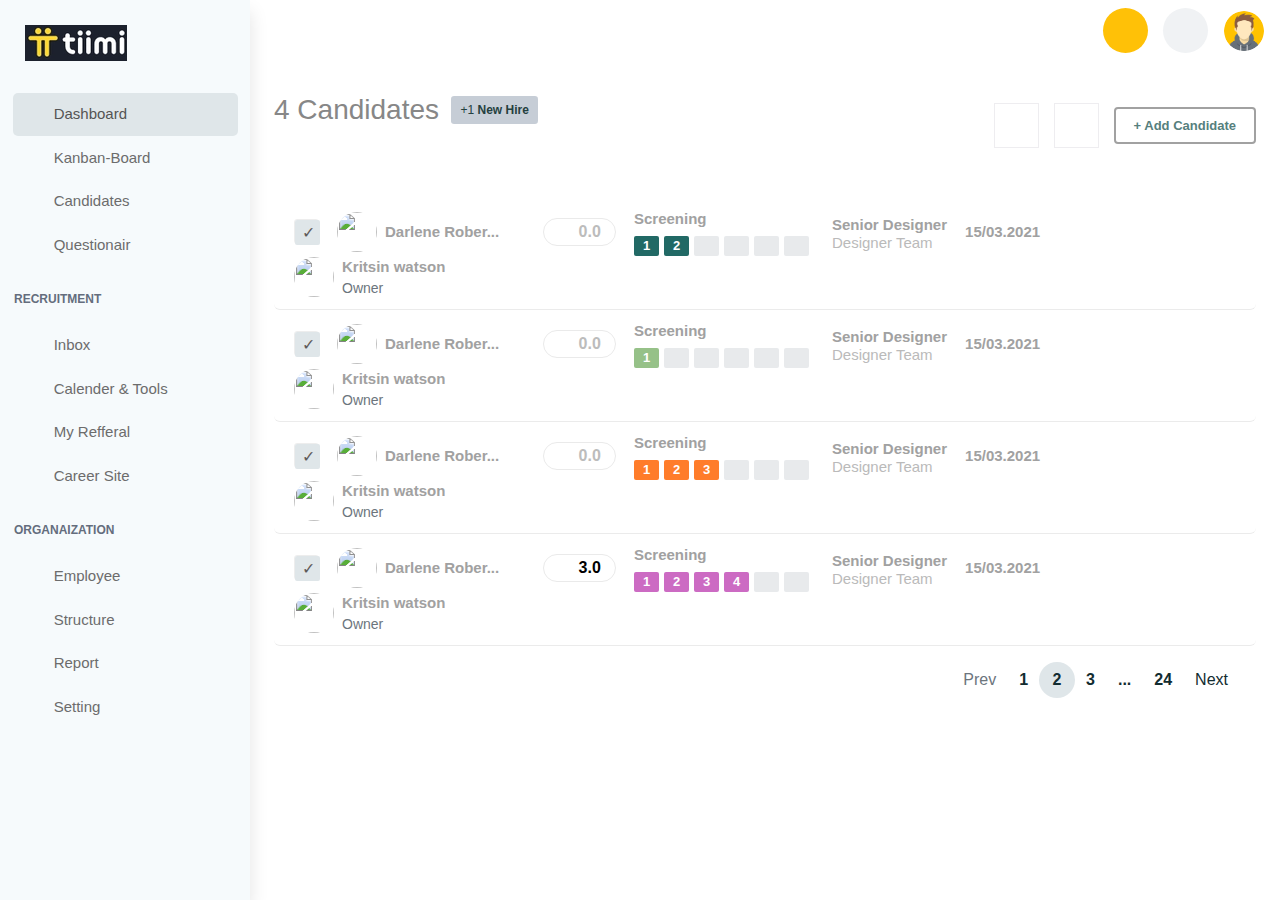
==== candidates.html @ 2d39c277 "dsf" ====
<html lang="en">

<head>
    <meta charset="UTF-8">
    <meta http-equiv="X-UA-Compatible" content="IE=edge">
    <meta name="viewport" content="width=device-width, initial-scale=1.0">
    <title>Tiimm</title>
    <link href="./css/bootstrap.min.css" rel="stylesheet">
    <link rel="stylesheet" href="./css/app.css">
</head>

<body>
    <!-- dashboard  section -->
    <div class="dashbaord-main">
        <!-- left sidebar -->
        <div class="leftSection wow fadeIn" data-wow-delay=".25s" id='leftSidebar'>
            <div class="user-profile">
                <div class="close-dashboard-sidebar">

                    <span class="iconify" onclick="foldSidebar();" data-icon="mdi:window-close"></span>
                </div>
                <img src="images/company-logo-your-logo.png" alt="" class="logo">
            </div>
            <nav class="sidenav">
                <ul>
                    <li class="nav-item active">
                        <a href="./index.html">
                            <span class="iconify" data-icon="ic:sharp-dashboard"></span>
                            Dashboard
                        </a>
                    </li>
                    <li class="nav-item ">
                        <a href="./kanban-board.html">
                            <span class="iconify" data-icon="bxs:briefcase"></span>
                            kanban-board
                        </a>
                    </li>
                    <li class="nav-item ">
                        <a href="./candidates.html">
                            <span class="iconify" data-icon="icomoon-free:users"></span>
                            Candidates
                        </a>
                    </li>
                    <li class="nav-item">
                        <a href="./questionaair.html">
                            <span class="iconify" data-icon="icomoon-free:users"></span>
                            Questionair
                        </a>
                    </li>
                    <!-- divider title -->
                    <p class="nav-types mt-4">Recruitment</p>

                    <li class="nav-item ">
                        <a href="./index.html">
                            <span class="iconify" data-icon="heroicons-outline:inbox-in"></span>
                            Inbox
                        </a>
                    </li>
                    <li class="nav-item ">
                        <a href="./index.html">
                            <span class="iconify" data-icon="uim:calender"></span>
                            Calender & Tools
                        </a>
                    </li>
                    <li class="nav-item ">
                        <a href="./index.html">
                            <span class="iconify" data-icon="bi:triangle"></span>
                            My Refferal
                        </a>
                    </li>
                    <li class="nav-item ">
                        <a href="./index.html">
                            <span class="iconify" data-icon="gg:website"></span>
                            Career Site
                        </a>
                    </li>
                    <!-- divider title -->
                    <p class="nav-types mt-4">Organaization</p>

                    <li class="nav-item ">
                        <a href="./index.html">
                            <span class="iconify" data-icon="bxs:briefcase"></span>
                            Employee
                        </a>
                    </li>
                    <li class="nav-item ">
                        <a href="./index.html">
                            <span class="iconify" data-icon="icomoon-free:users"></span>
                            Structure
                        </a>
                    </li>
                    <li class="nav-item ">
                        <a href="./index.html">
                            <span class="iconify" data-icon="bi:triangle"></span>
                            Report
                        </a>
                    </li>
                    <li class="nav-item ">
                        <a href="./index.html">
                            <span class="iconify" data-icon="gg:website"></span>
                            Setting
                        </a>
                    </li>

                    <!-- <li class="nav-item" onclick=" closedrop(event)">
                        <a href="#">
                            <span class="iconify" data-icon="icomoon-free:profile"></span>
                            Submenu Item 1
                        </a>
                        <ul class="sub-item">
                            <li>
                                <a href="#">
                                    <span class="iconify" data-icon="icomoon-free:profile"></span> sub
                                    items 1
                                </a>
                            </li>
                            <li>
                                <a href="#">
                                    <span class="iconify" data-icon="icomoon-free:profile"></span> sub
                                    items 2
                                </a>
                            </li>
                        </ul>
                    </li>  -->
                </ul>
            </nav>
        </div>
        <!-- right content box -->
        <div class="rightSection">
            <div class="topbar">
                <div class="fold" onclick='foldSidebar();'>
                    <span class="iconify text-secondary" data-icon="codicon:layout-sidebar-right"></span>
                </div>
                <!-- <h6 class="text-capitalize mb-0 border border-light shadow-sm text-white p-2 border-1 d-inline-block mx-auto rounded">
                    <small class="fw-bold">welcome to "Company Name"</small>
                </h6> -->
                <div class="right-element">
                    <div class="circle-box bg-warning">
                        <span class="iconify" data-icon="ant-design:plus-outlined"></span>
                    </div>
                    <div class="circle-box">
                        <span class="iconify" data-icon="clarity:bell-line"></span>
                    </div>
                    <div class="dropdown">
                        <a href="#" class="btn dropdown-toggle profile-manage p-0" role="button"
                            id="dropdownMenuButton1" data-bs-toggle="dropdown" aria-expanded="false">
                            <img src="./images/profile.png" height="40px" width="40px">
                        </a>
                        <ul class="dropdown-menu border-0 shadow " aria-labelledby="dropdownMenuButton1">
                            <a class="dropdown-item" href="#"><span class="iconify"
                                    data-icon="carbon:user-avatar"></span> Profile</a>
                            <a class="dropdown-item" href="#"><span class="iconify"
                                    data-icon="ion:log-out-outline"></span> Log Out</a>
                        </ul>
                    </div>
                </div>
            </div>

            <div class="dashboard-content py-2 px-4">
                <!-- top info bar -->
                <div class="row my-4">
                    <div class="col-lg-6">
                        <h3 class="title d-inline mb-0 align-middle me-2">4 Candidates</h3>
                        <button class="btn btn-sm btn-custom">+1 <strong>New Hire</strong></button>
                        <span class="cursor-pointer iconify fs-1 txt-grey align-middle ms-2"
                            onclick="alert('Action will be fired')" data-icon="bx:search"></span>
                    </div>
                    <div class="col-lg-6 d-flex justify-content-end mb-3 align-items-center">
                        <div class="square-box"><span class="iconify" data-icon="bx:download"
                                onclick="alert('will be download action')"></span></div>
                        <div class="square-box"><span class="iconify" data-icon="carbon:printer"
                                onclick="alert(' will be print action')"></span></div>
                        <button class="btn btn-bordered" onclick="alert('Action will be fired')">+ Add
                            Candidate</button>

                    </div>
                </div>
                <!-- card start -->
                <div class="row my-3">


                    <div class="col-lg-12 mx-auto">
                        <!-- single user bar  -->
                        <!-- loop start -->
                        <div class="candidate-bar">
                            <div class="items">
                                <input type="checkbox" name="" id="" class="candidates" checked>
                            </div>
                            <div class="items">
                                <img src="https://content.latest-hairstyles.com/wp-content/uploads/lob-with-side-bangs-for-round-shaped-faces.jpg"
                                    width="40px" height="40px" class="object-cover rounded-circle align-middle" alt="">
                                <span class="username">Darlene Rober...</span>
                            </div>
                            <div class="items">
                                <div class="review cursor-pointer" id="reviewStatus" data-bs-toggle="dropdown"
                                    aria-expanded="false">
                                    <span class="iconify" data-icon="iwwa:star-o"></span> <span class="count">0.0</span>

                                </div>
                                <ul class="dropdown-menu shadow-lg border-0 rounded-3" aria-labelledby="reviewStatus">
                                    <div class="review-status">
                                        <div class="singleItems">
                                            <div class="item">
                                                <span class="text-warning iconify" data-icon="jam:star-f"></span>
                                                <span class="text-warning iconify" data-icon="jam:star-f"></span>
                                                <span class="text-warning iconify" data-icon="jam:star-f"></span>
                                                <span class="text-warning iconify" data-icon="jam:star-f"></span>
                                                <span class="text-warning iconify" data-icon="jam:star-f"></span>
                                            </div>
                                            <div class="item">
                                                <span>Outstanding</span>
                                            </div>
                                        </div>
                                        <div class="singleItems">
                                            <div class="item">
                                                <span class="text-warning iconify" data-icon="jam:star-f"></span>
                                                <span class="text-warning iconify" data-icon="jam:star-f"></span>
                                                <span class="text-warning iconify" data-icon="jam:star-f"></span>
                                                <span class="text-warning iconify" data-icon="jam:star-f"></span>
                                            </div>
                                            <div class="item">
                                                <span>Excellent</span>
                                            </div>
                                        </div>
                                        <div class="singleItems">
                                            <div class="item">
                                                <span class="text-warning iconify" data-icon="jam:star-f"></span>
                                                <span class="text-warning iconify" data-icon="jam:star-f"></span>
                                                <span class="text-warning iconify" data-icon="jam:star-f"></span>
                                            </div>
                                            <div class="item">
                                                <span>Good</span>
                                            </div>
                                        </div>
                                        <div class="singleItems">
                                            <div class="item">
                                                <span class="text-warning iconify" data-icon="jam:star-f"></span>
                                                <span class="text-warning iconify" data-icon="jam:star-f"></span>
                                            </div>
                                            <div class="item">
                                                <span>Average</span>
                                            </div>
                                        </div>
                                        <div class="singleItems">
                                            <div class="item">
                                                <span class="text-warning iconify" data-icon="jam:star-f"></span>
                                            </div>
                                            <div class="item">
                                                <span>Poor</span>
                                            </div>
                                        </div>
                                    </div>
                                </ul>
                            </div>
                            <div class="items">
                                <div class="screening">
                                    <div class="title">
                                        <span>Screening </span>
                                        <span class="iconify fs-4" data-icon="eva:arrow-ios-downward-outline"></span>
                                    </div>
                                    <div class="status-box">
                                        <div class="item active-green"><span>1</span></div>
                                        <div class="item active-green"><span>2</span></div>
                                        <div class="item"><span class="invisible">3</span></div>
                                        <div class="item"><span class="invisible">4</span></div>
                                        <div class="item"><span class="invisible">5</span></div>
                                        <div class="item"><span class="invisible">6</span></div>
                                    </div>
                                </div>
                            </div>
                            <div class="items">
                                <div class="user">Senior Designer
                                </div>
                                <div class="designation">
                                    Designer Team
                                </div>
                            </div>
                            <div class="items">
                                <div class="date"> 15/03.2021
                                </div>
                            </div>
                            <div class="items">
                                <img src="https://i0.wp.com/therighthairstyles.com/wp-content/uploads/2013/12/7-medium-layered-hairstyle-with-off-centre-parting.jpg?w=500&ssl=1"
                                    width="40px" height="40px" class="object-cover rounded-circle align-middle" alt="">
                                <div class='d-flex flex-column'>
                                    <div class="username d-block">Kritsin watson</div>
                                    <small class="text-muted d-block ps-2">Owner</small>
                                </div>
                            </div>
                            <div class="items">
                                <span class="iconify options" data-icon="bx:dots-horizontal-rounded"
                                    id="dropdownMenuLink" data-bs-toggle="dropdown" aria-expanded="false"></span>
                                <!-- dropdown items -->
                                <ul class="dropdown-menu border-0 shadow" aria-labelledby="dropdownMenuLink">
                                    <li> <a class="dropdown-item" href="#">
                                            <span class="iconify text-muted"
                                                data-icon="ic:round-alternate-email"></span>

                                            <span class="text-muted ps-2">Add Option</span>
                                        </a>
                                    </li>
                                    <li> <a class="dropdown-item" href="#">
                                            <span class="iconify text-muted" data-icon="bytesize:mail"></span>
                                            <span class="text-muted ps-2 "> Candidate</span></a>
                                    </li>
                                    <li>
                                        <a class="dropdown-item" href="#">
                                            <span class="iconify text-muted" data-icon="cil:trash"></span>

                                            <span class="text-muted ps-2"> Delete</span></a>
                                    </li>

                                </ul>
                            </div>
                        </div>
                        <div class="candidate-bar">
                            <div class="items">
                                <input type="checkbox" name="" id="" class="candidates" checked>
                            </div>
                            <div class="items">
                                <img src="https://content.latest-hairstyles.com/wp-content/uploads/lob-with-side-bangs-for-round-shaped-faces.jpg"
                                    width="40px" height="40px" class="object-cover rounded-circle align-middle" alt="">
                                <span class="username">Darlene Rober...</span>
                            </div>
                            <div class="items">
                                <div class="review cursor-pointer" id="reviewStatus" data-bs-toggle="dropdown"
                                    aria-expanded="false">
                                    <span class="iconify" data-icon="iwwa:star-o"></span> <span class="count">0.0</span>

                                </div>
                                <ul class="dropdown-menu shadow-lg border-0 rounded-3" aria-labelledby="reviewStatus">
                                    <div class="review-status">
                                        <div class="singleItems">
                                            <div class="item">
                                                <span class="text-warning iconify" data-icon="jam:star-f"></span>
                                                <span class="text-warning iconify" data-icon="jam:star-f"></span>
                                                <span class="text-warning iconify" data-icon="jam:star-f"></span>
                                                <span class="text-warning iconify" data-icon="jam:star-f"></span>
                                                <span class="text-warning iconify" data-icon="jam:star-f"></span>
                                            </div>
                                            <div class="item">
                                                <span>Outstanding</span>
                                            </div>
                                        </div>
                                        <div class="singleItems">
                                            <div class="item">
                                                <span class="text-warning iconify" data-icon="jam:star-f"></span>
                                                <span class="text-warning iconify" data-icon="jam:star-f"></span>
                                                <span class="text-warning iconify" data-icon="jam:star-f"></span>
                                                <span class="text-warning iconify" data-icon="jam:star-f"></span>
                                            </div>
                                            <div class="item">
                                                <span>Excellent</span>
                                            </div>
                                        </div>
                                        <div class="singleItems">
                                            <div class="item">
                                                <span class="text-warning iconify" data-icon="jam:star-f"></span>
                                                <span class="text-warning iconify" data-icon="jam:star-f"></span>
                                                <span class="text-warning iconify" data-icon="jam:star-f"></span>
                                            </div>
                                            <div class="item">
                                                <span>Good</span>
                                            </div>
                                        </div>
                                        <div class="singleItems">
                                            <div class="item">
                                                <span class="text-warning iconify" data-icon="jam:star-f"></span>
                                                <span class="text-warning iconify" data-icon="jam:star-f"></span>
                                            </div>
                                            <div class="item">
                                                <span>Average</span>
                                            </div>
                                        </div>
                                        <div class="singleItems">
                                            <div class="item">
                                                <span class="text-warning iconify" data-icon="jam:star-f"></span>
                                            </div>
                                            <div class="item">
                                                <span>Poor</span>
                                            </div>
                                        </div>
                                    </div>
                                </ul>
                            </div>
                            <div class="items">
                                <div class="screening">
                                    <div class="title">
                                        <span>Screening </span>
                                        <span class="iconify fs-4" data-icon="eva:arrow-ios-downward-outline"></span>
                                    </div>
                                    <div class="status-box">
                                        <div class="item active-lightgreen"><span>1</span></div>
                                        <div class="item"><span class="invisible">2</span></div>
                                        <div class="item"><span class="invisible">3</span></div>
                                        <div class="item"><span class="invisible">4</span></div>
                                        <div class="item"><span class="invisible">5</span></div>
                                        <div class="item"><span class="invisible">6</span></div>
                                    </div>
                                </div>
                            </div>
                            <div class="items">
                                <div class="user">Senior Designer
                                </div>
                                <div class="designation">
                                    Designer Team
                                </div>
                            </div>
                            <div class="items">
                                <div class="date"> 15/03.2021
                                </div>
                            </div>
                            <div class="items">
                                <img src="https://i0.wp.com/therighthairstyles.com/wp-content/uploads/2013/12/7-medium-layered-hairstyle-with-off-centre-parting.jpg?w=500&ssl=1"
                                    width="40px" height="40px" class="object-cover rounded-circle align-middle" alt="">
                               <div class='d-flex flex-column'>
                                    <div class="username d-block">Kritsin watson</div>
                                    <small class="text-muted d-block ps-2">Owner</small>
                                </div>
                            </div>
                            <div class="items">
                                <span class="iconify options" data-icon="bx:dots-horizontal-rounded"
                                    id="dropdownMenuLink" data-bs-toggle="dropdown" aria-expanded="false"></span>
                                <!-- dropdown items -->
                                <ul class="dropdown-menu border-0 shadow" aria-labelledby="dropdownMenuLink">
                                    <li> <a class="dropdown-item" href="#">
                                            <span class="iconify text-muted"
                                                data-icon="ic:round-alternate-email"></span>

                                            <span class="text-muted ps-2">Add Option</span>
                                        </a>
                                    </li>
                                    <li> <a class="dropdown-item" href="#">
                                            <span class="iconify text-muted" data-icon="bytesize:mail"></span>
                                            <span class="text-muted ps-2 "> Candidate</span></a>
                                    </li>
                                    <li>
                                        <a class="dropdown-item" href="#">
                                            <span class="iconify text-muted" data-icon="cil:trash"></span>

                                            <span class="text-muted ps-2"> Delete</span></a>
                                    </li>

                                </ul>
                            </div>
                        </div>
                        <div class="candidate-bar">
                            <div class="items">
                                <input type="checkbox" name="" id="" class="candidates" checked checked>
                            </div>
                            <div class="items">
                                <img src="https://content.latest-hairstyles.com/wp-content/uploads/lob-with-side-bangs-for-round-shaped-faces.jpg"
                                    width="40px" height="40px" class="object-cover rounded-circle align-middle" alt="">
                                <span class="username">Darlene Rober...</span>
                            </div>
                            <div class="items">
                                <div class="review cursor-pointer" id="reviewStatus" data-bs-toggle="dropdown"
                                    aria-expanded="false">
                                    <span class="iconify" data-icon="iwwa:star-o"></span> <span class="count">0.0</span>

                                </div>
                                <ul class="dropdown-menu shadow-lg border-0 rounded-3" aria-labelledby="reviewStatus">
                                    <div class="review-status">
                                        <div class="singleItems">
                                            <div class="item">
                                                <span class="text-warning iconify" data-icon="jam:star-f"></span>
                                                <span class="text-warning iconify" data-icon="jam:star-f"></span>
                                                <span class="text-warning iconify" data-icon="jam:star-f"></span>
                                                <span class="text-warning iconify" data-icon="jam:star-f"></span>
                                                <span class="text-warning iconify" data-icon="jam:star-f"></span>
                                            </div>
                                            <div class="item">
                                                <span>Outstanding</span>
                                            </div>
                                        </div>
                                        <div class="singleItems">
                                            <div class="item">
                                                <span class="text-warning iconify" data-icon="jam:star-f"></span>
                                                <span class="text-warning iconify" data-icon="jam:star-f"></span>
                                                <span class="text-warning iconify" data-icon="jam:star-f"></span>
                                                <span class="text-warning iconify" data-icon="jam:star-f"></span>
                                            </div>
                                            <div class="item">
                                                <span>Excellent</span>
                                            </div>
                                        </div>
                                        <div class="singleItems">
                                            <div class="item">
                                                <span class="text-warning iconify" data-icon="jam:star-f"></span>
                                                <span class="text-warning iconify" data-icon="jam:star-f"></span>
                                                <span class="text-warning iconify" data-icon="jam:star-f"></span>
                                            </div>
                                            <div class="item">
                                                <span>Good</span>
                                            </div>
                                        </div>
                                        <div class="singleItems">
                                            <div class="item">
                                                <span class="text-warning iconify" data-icon="jam:star-f"></span>
                                                <span class="text-warning iconify" data-icon="jam:star-f"></span>
                                            </div>
                                            <div class="item">
                                                <span>Average</span>
                                            </div>
                                        </div>
                                        <div class="singleItems">
                                            <div class="item">
                                                <span class="text-warning iconify" data-icon="jam:star-f"></span>
                                            </div>
                                            <div class="item">
                                                <span>Poor</span>
                                            </div>
                                        </div>
                                    </div>
                                </ul>
                            </div>
                            <div class="items">
                                <div class="screening">
                                    <div class="title">
                                        <span>Screening </span>
                                        <span class="iconify fs-4" data-icon="eva:arrow-ios-downward-outline"></span>
                                    </div>
                                    <div class="status-box">
                                        <div class="item active-orange"><span>1</span></div>
                                        <div class="item active-orange"><span>2</span></div>
                                        <div class="item active-orange"><span class="">3</span></div>
                                        <div class="item"><span class="invisible">4</span></div>
                                        <div class="item"><span class="invisible">5</span></div>
                                        <div class="item"><span class="invisible">6</span></div>
                                    </div>
                                </div>
                            </div>
                            <div class="items">
                                <div class="user">Senior Designer
                                </div>
                                <div class="designation">
                                    Designer Team
                                </div>
                            </div>
                            <div class="items">
                                <div class="date"> 15/03.2021
                                </div>
                            </div>
                            <div class="items">
                                <img src="https://i0.wp.com/therighthairstyles.com/wp-content/uploads/2013/12/7-medium-layered-hairstyle-with-off-centre-parting.jpg?w=500&ssl=1"
                                    width="40px" height="40px" class="object-cover rounded-circle align-middle" alt="">
                               <div class='d-flex flex-column'>
                                    <div class="username d-block">Kritsin watson</div>
                                    <small class="text-muted d-block ps-2">Owner</small>
                                </div>
                            </div>
                            <div class="items">
                                <span class="iconify options" data-icon="bx:dots-horizontal-rounded"
                                    id="dropdownMenuLink" data-bs-toggle="dropdown" aria-expanded="false"></span>
                                <!-- dropdown items -->
                                <ul class="dropdown-menu border-0 shadow" aria-labelledby="dropdownMenuLink">
                                    <li> <a class="dropdown-item" href="#">
                                            <span class="iconify text-muted"
                                                data-icon="ic:round-alternate-email"></span>

                                            <span class="text-muted ps-2">Add Option</span>
                                        </a>
                                    </li>
                                    <li> <a class="dropdown-item" href="#">
                                            <span class="iconify text-muted" data-icon="bytesize:mail"></span>
                                            <span class="text-muted ps-2 "> Candidate</span></a>
                                    </li>
                                    <li>
                                        <a class="dropdown-item" href="#">
                                            <span class="iconify text-muted" data-icon="cil:trash"></span>

                                            <span class="text-muted ps-2"> Delete</span></a>
                                    </li>

                                </ul>
                            </div>
                        </div>
                        <div class="candidate-bar">
                            <div class="items">
                                <input type="checkbox" name="" id="" class="candidates" checked checked>
                            </div>
                            <div class="items">
                                <img src="https://content.latest-hairstyles.com/wp-content/uploads/lob-with-side-bangs-for-round-shaped-faces.jpg"
                                    width="40px" height="40px" class="object-cover rounded-circle align-middle" alt="">
                                <span class="username">Darlene Rober...</span>
                            </div>
                            <div class="items">
                                <div class="review cursor-pointer" id="reviewStatus" data-bs-toggle="dropdown"
                                    aria-expanded="false">
                                    <span class="text-warning iconify" data-icon="jam:star-f"></span> <span class="count text-black">3.0</span>

                                </div>
                                <ul class="dropdown-menu shadow-lg border-0 rounded-3" aria-labelledby="reviewStatus">
                                    <div class="review-status">
                                        <div class="singleItems">
                                            <div class="item">
                                                <span class="text-warning iconify" data-icon="jam:star-f"></span>
                                                <span class="text-warning iconify" data-icon="jam:star-f"></span>
                                                <span class="text-warning iconify" data-icon="jam:star-f"></span>
                                                <span class="text-warning iconify" data-icon="jam:star-f"></span>
                                                <span class="text-warning iconify" data-icon="jam:star-f"></span>
                                            </div>
                                            <div class="item">
                                                <span>Outstanding</span>
                                            </div>
                                        </div>
                                        <div class="singleItems">
                                            <div class="item">
                                                <span class="text-warning iconify" data-icon="jam:star-f"></span>
                                                <span class="text-warning iconify" data-icon="jam:star-f"></span>
                                                <span class="text-warning iconify" data-icon="jam:star-f"></span>
                                                <span class="text-warning iconify" data-icon="jam:star-f"></span>
                                            </div>
                                            <div class="item">
                                                <span>Excellent</span>
                                            </div>
                                        </div>
                                        <div class="singleItems">
                                            <div class="item">
                                                <span class="text-warning iconify" data-icon="jam:star-f"></span>
                                                <span class="text-warning iconify" data-icon="jam:star-f"></span>
                                                <span class="text-warning iconify" data-icon="jam:star-f"></span>
                                            </div>
                                            <div class="item">
                                                <span>Good</span>
                                            </div>
                                        </div>
                                        <div class="singleItems">
                                            <div class="item">
                                                <span class="text-warning iconify" data-icon="jam:star-f"></span>
                                                <span class="text-warning iconify" data-icon="jam:star-f"></span>
                                            </div>
                                            <div class="item">
                                                <span>Average</span>
                                            </div>
                                        </div>
                                        <div class="singleItems">
                                            <div class="item">
                                                <span class="text-warning iconify" data-icon="jam:star-f"></span>
                                            </div>
                                            <div class="item">
                                                <span>Poor</span>
                                            </div>
                                        </div>
                                    </div>
                                </ul>
                            </div>
                            <div class="items">
                                <div class="screening">
                                    <div class="title">
                                        <span>Screening </span>
                                        <span class="iconify fs-4" data-icon="eva:arrow-ios-downward-outline"></span>
                                    </div>
                                    <div class="status-box">
                                        <div class="item active-pink"><span>1</span></div>
                                        <div class="item active-pink"><span>2</span></div>
                                        <div class="item active-pink"><span class="">3</span></div>
                                        <div class="item active-pink "><span class=" ">4</span></div>
                                        <div class="item"><span class="invisible">5</span></div>
                                        <div class="item"><span class="invisible">6</span></div>
                                    </div>
                                </div>
                            </div>
                            <div class="items">
                                <div class="user">Senior Designer
                                </div>
                                <div class="designation">
                                    Designer Team
                                </div>
                            </div>
                            <div class="items">
                                <div class="date"> 15/03.2021
                                </div>
                            </div>
                            <div class="items">
                                <img src="https://i0.wp.com/therighthairstyles.com/wp-content/uploads/2013/12/7-medium-layered-hairstyle-with-off-centre-parting.jpg?w=500&ssl=1"
                                    width="40px" height="40px" class="object-cover rounded-circle align-middle" alt="">
                               <div class='d-flex flex-column'>
                                    <div class="username d-block">Kritsin watson</div>
                                    <small class="text-muted d-block ps-2">Owner</small>
                                </div>
                            </div>
                            <div class="items">
                                <span class="iconify options" data-icon="bx:dots-horizontal-rounded"
                                    id="dropdownMenuLink" data-bs-toggle="dropdown" aria-expanded="false"></span>
                                <!-- dropdown items -->
                                <ul class="dropdown-menu border-0 shadow" aria-labelledby="dropdownMenuLink">
                                    <li> <a class="dropdown-item" href="#">
                                            <span class="iconify text-muted"
                                                data-icon="ic:round-alternate-email"></span>

                                            <span class="text-muted ps-2">Add Option</span>
                                        </a>
                                    </li>
                                    <li> <a class="dropdown-item" href="#">
                                            <span class="iconify text-muted" data-icon="bytesize:mail"></span>
                                            <span class="text-muted ps-2 "> Candidate</span></a>
                                    </li>
                                    <li>
                                        <a class="dropdown-item" href="#">
                                            <span class="iconify text-muted" data-icon="cil:trash"></span>

                                            <span class="text-muted ps-2"> Delete</span></a>
                                    </li>

                                </ul>
                            </div>
                        </div>
                    </div>

                </div>
                <!-- pagination start -->
                <div class="row mt-3">
                    <div class="col-12 ">
                        <ul class="pagination custom float-end">
                            <li class="page-item disabled">
                                <span class="page-link text-muted"> <i class="iconify" data-icon="ep:arrow-left"></i>
                                    Prev</span>
                            </li>
                            <li class="page-item"><a class="page-link" href="#">1</a></li>
                            <li class="page-item active" aria-current="page">
                                <span class="page-link">2</span>
                            </li>
                            <li class="page-item"><a class="page-link" href="#">3</a></li>
                            <li class="page-item"><a class="page-link" href="#">...</a></li>
                            <li class="page-item"><a class="page-link" href="#">24</a></li>
                            <li class="page-item">
                                <a class="page-link fw-normal" href="#">Next<i class="iconify"
                                        data-icon="ep:arrow-right"></i></a>
                            </li>
                        </ul>
                    </div>

                </div>
            </div>
        </div>
    </div>

    <!-- footer  -->

    <!-- <footer class="py-3 w-100">

        <div class="container">
            <div class="d-flex flex-wrap w-100 mx-auto">
                <div class=" flex-fill bd-highlight ">
                    <ul class="m-0 text-white">
                        <li class="list-style-none">+44 (0)xx xxxx 8xxxx</li>
                        <li class="list-style-none">support@admin.com</li>
                        <li class="list-style-none"> address goes here </li>
                    </ul>
                </div>
                <div class="p-2 flex-fill bd-highlight">
                    <img src="images/company-logo-your-logo.png" width="180px">
                </div>
                <div class="p-2 d-flex align-items-center footerContact">
                    <a href="" class="mx-2 text-decoration-none text-white">Help</a>
                    <a href="" class="mx-2 text-decoration-none text-white">Contact</a>
                </div>
            </div>
        </div>

    </footer> -->


    <script src="./js/bootstrap.bundle.min.js"></script>
    <script src="./js/iconify.min.js"></script>
    <script src='./js/app.js'> </script>

    <script>
        // var ctx = document.getElementById("myChart");
        // var myChart = new Chart(ctx, {
        //     type: "line",
        //     data: {
        //         labels: ["Red", "Blue", "Yellow", "Green", "Purple", "Orange"],
        //         datasets: [
        //             {
        //                 label: "# of Votes",
        //                 data: [12, 19, 3, 5, 2, 3]
        //             }
        //         ]
        //     },
        //     options: {
        //         scales: {
        //             y: {
        //                 ticks: {
        //                     beginAtZero: true
        //                 }
        //             }
        //         }
        //     }
        // });
    </script>

</body>

</html>
---- css/app.css ----
* {
  margin: 0;
  padding: 0;
  -webkit-box-sizing: border-box;
          box-sizing: border-box;
}

ul {
  padding: 0;
}

.txt-theme {
  color: #6e6868;
}

.ms-61 {
  margin-left: 61px;
}

.tab-customize .nav-link {
  font-size: 14px;
  text-transform: uppercase;
  color: #8F949D !important;
  font-weight: bold;
  border: 0;
  border-bottom: 2px solid transparent;
}

.tab-customize .nav-link.active {
  background: 0 !important;
  border-color: #fed83100 #e9012c00 #21252900;
  border-bottom: 2px solid #c7c7c7;
  color: #625e5e !important;
}

.tab-customize .nav-link.hover {
  border-color: 0 !important;
  border-bottom: 2px solid #c7c7c7;
}

.tab-content {
  padding: 15px 0;
}

.badge-custom {
  height: 25px;
  width: 25px;
  background: #c1c1c1;
  color: #fff;
  display: -webkit-inline-box;
  display: -ms-inline-flexbox;
  display: inline-flex;
  -webkit-box-align: center;
      -ms-flex-align: center;
          align-items: center;
  -webkit-box-pack: center;
      -ms-flex-pack: center;
          justify-content: center;
}

@media (min-width: 1400px) {
  .container,
  .container-lg,
  .container-md,
  .container-sm,
  .container-xl,
  .container-xxl {
    max-width: 1320px;
  }
}

@font-face {
  font-family: "apon-reg", sans-serif;
  src: url(../fonts/NimbusSanL-Reg.otf);
}

@font-face {
  font-family: "apon-ita", sans-serif;
  src: url(../fonts/NimbusSanL-RegIta.otf);
}

@font-face {
  font-family: "apon-bold", sans-serif;
  src: url(../fonts/NimbusSanL-Bol.otf);
}

body {
  font-family: "apon-reg", sans-serif;
  background: #fff;
}

body::-webkit-scrollbar {
  background-color: #E5EAFD;
  width: 4px;
}

body::-webkit-scrollbar-thumb {
  border-radius: 50px;
  background: #dfe6e9;
}

.header {
  padding: 16px 0;
}

.header .header-portion {
  display: -webkit-box;
  display: -ms-flexbox;
  display: flex;
  width: 100%;
  margin: 0 auto;
  position: relative;
  -webkit-box-pack: justify;
      -ms-flex-pack: justify;
          justify-content: space-between;
}

.header .header-portion .inner-box {
  display: -webkit-box;
  display: -ms-flexbox;
  display: flex;
  -webkit-box-flex: 1;
      -ms-flex: 1;
          flex: 1;
}

.header .header-portion .brand {
  -ms-flex-preferred-size: 200px;
      flex-basis: 200px;
  display: -webkit-box;
  display: -ms-flexbox;
  display: flex;
  -webkit-box-align: center;
      -ms-flex-align: center;
          align-items: center;
  -webkit-box-orient: vertical;
  -webkit-box-direction: normal;
      -ms-flex-direction: column;
          flex-direction: column;
}

@media (max-width: 480px) {
  .header .header-portion .brand {
    top: -2px;
    position: relative;
  }
}

.header .header-portion .brand .cat-mobile {
  display: none;
}

@media (max-width: 768px) {
  .header .header-portion .brand .cat-mobile {
    display: block;
    border: 0;
    font-size: 13px;
    color: #6c757d;
    margin-top: 3px;
    background: transparent;
    border: 1px solid #e4e4e8;
    padding: 5px;
    border-radius: 13px;
    outline: 0;
    margin-right: auto;
    position: relative;
    top: 7px;
    height: 37px;
  }
}

@media (max-width: 425px) {
  .header .header-portion .brand .cat-mobile {
    top: 13px;
    height: 36px;
  }
}

@media (max-width: 375px) {
  .header .header-portion .brand .cat-mobile {
    top: 17px;
    height: 30px;
  }
}

@media (max-width: 320px) {
  .header .header-portion .brand .cat-mobile {
    top: 18px;
    height: 27px;
  }
}

.header .header-portion .category {
  -ms-flex-preferred-size: 190px;
      flex-basis: 190px;
  display: -webkit-box;
  display: -ms-flexbox;
  display: flex;
  -webkit-box-pack: center;
      -ms-flex-pack: center;
          justify-content: center;
  -webkit-box-align: center;
      -ms-flex-align: center;
          align-items: center;
  -webkit-box-orient: vertical;
  -webkit-box-direction: normal;
      -ms-flex-direction: column;
          flex-direction: column;
}

@media (max-width: 768px) {
  .header .header-portion .category {
    display: none;
  }
}

.header .header-portion .category .form-control {
  border: 0;
  background: #EDF3F8;
  padding: 6px 12px;
  height: 44px;
  width: 100%;
  -webkit-appearance: none;
     -moz-appearance: none;
          appearance: none;
  border-radius: 0;
  border-top-left-radius: 4px;
  border-bottom-left-radius: 4px;
  color: #6A757C;
}

.header .header-portion .category .form-control:focus {
  -webkit-box-shadow: none;
          box-shadow: none;
}

.header .header-portion .buttons_link {
  display: -webkit-box;
  display: -ms-flexbox;
  display: flex;
  -ms-flex-pack: distribute;
  -webkit-box-pack: space-evenly;
          justify-content: space-evenly;
  -webkit-box-align: center;
  -ms-flex-align: center;
  align-items: center;
  -webkit-column-gap: 5px;
          column-gap: 5px;
  margin: 0 5px;
}

@media (max-width: 768px) {
  .header .header-portion .buttons_link {
    -ms-flex-preferred-size: 100%;
        flex-basis: 100%;
    padding: 0 10px;
    display: block;
    position: absolute;
    top: 79px;
    height: 28px;
    right: -12px;
  }
}

.header .header-portion .buttons_link button,
.header .header-portion .buttons_link img {
  -webkit-box-flex: 1;
      -ms-flex: 1;
          flex: 1;
  height: 43px;
  width: 120px;
}

@media (max-width: 768px) {
  .header .header-portion .buttons_link button,
  .header .header-portion .buttons_link img {
    height: 37px;
  }
}

@media (max-width: 480px) {
  .header .header-portion .buttons_link button,
  .header .header-portion .buttons_link img {
    height: 34px;
    width: 108px;
    position: relative;
    top: 5px;
  }
}

@media (max-width: 375px) {
  .header .header-portion .buttons_link button,
  .header .header-portion .buttons_link img {
    height: 28px;
    width: 90px;
    position: relative;
    top: 9px;
  }
}

@media (max-width: 320px) {
  .header .header-portion .buttons_link button,
  .header .header-portion .buttons_link img {
    height: 25px;
    width: 65px;
    position: relative;
    top: -8px;
  }
}

.header .header-portion .search {
  -webkit-box-flex: 1;
      -ms-flex: 1;
          flex: 1;
  display: -webkit-box;
  display: -ms-flexbox;
  display: flex;
  -webkit-box-align: center;
      -ms-flex-align: center;
          align-items: center;
}

@media (max-width: 768px) {
  .header .header-portion .search {
    display: none;
  }
}

.header .header-portion .search .searchArea {
  display: -webkit-box;
  display: -ms-flexbox;
  display: flex;
  -webkit-box-pack: center;
      -ms-flex-pack: center;
          justify-content: center;
  -webkit-box-align: center;
      -ms-flex-align: center;
          align-items: center;
  width: 100%;
}

.header .header-portion .search .searchArea .search-box {
  position: relative;
  display: -webkit-box;
  display: -ms-flexbox;
  display: flex;
  width: 100%;
}

.header .header-portion .search .searchArea .search-box .medicineSearch {
  border: 0;
  background: #EDF3F8;
  padding: 10px 15px;
  border-left: 1px solid #d8d8d8;
  border-top-left-radius: 0;
  border-bottom-left-radius: 0;
  outline: 0;
}

.header .header-portion .search .searchArea .search-box .medicineSearch:focus {
  -webkit-box-shadow: none;
          box-shadow: none;
}

.header .header-portion .search .searchArea .search-box .searchButton {
  width: 54px;
  border: 0;
  background: #3b7cff;
  color: #ffffff;
  font-size: 26px;
  cursor: pointer;
  position: absolute;
  right: 0px;
  top: 0;
  height: 37px;
}

.header .header-portion .search .searchArea .search-box .searchButton:hover {
  background: #fdfefe;
}

.header .header-portion .links {
  display: -webkit-box;
  display: -ms-flexbox;
  display: flex;
  -webkit-box-pack: center;
      -ms-flex-pack: center;
          justify-content: center;
  -webkit-box-align: center;
      -ms-flex-align: center;
          align-items: center;
}

@media (max-width: 768px) {
  .header .header-portion .links {
    top: -7px;
    position: relative;
  }
}

@media (max-width: 375px) {
  .header .header-portion .links {
    top: -11px;
  }
}

.header .header-portion .links a {
  margin: 0 1px;
  position: relative;
}

.header .header-portion .links a img {
  height: 46px;
  width: 46px;
}

.header .header-portion .links a .cartitem {
  height: 23px;
  width: 23px;
  border-radius: 50%;
  background: red;
  position: absolute;
  top: -2px;
  right: 6px;
  font-size: 11px;
  display: -webkit-box;
  display: -ms-flexbox;
  display: flex;
  -webkit-box-align: center;
      -ms-flex-align: center;
          align-items: center;
  -webkit-box-pack: center;
      -ms-flex-pack: center;
          justify-content: center;
  color: #fff;
}

.mobileSearch {
  position: relative;
  display: none;
  margin-top: 25px;
}

@media (max-width: 768px) {
  .mobileSearch {
    display: block;
  }
}

.mobileSearch .mobileSearchArea {
  width: 100%;
}

.mobileSearch .mobileSearchArea .form-control {
  margin: 12px 0;
  background: #EDF3F8;
  border-radius: 25px;
  border: 0;
  height: 45px;
  padding-left: 62px;
}

.mobileSearch .mobile-menu-icon {
  position: absolute;
  left: 54px;
  display: none;
  font-size: 2rem;
  top: 6px;
  color: #5d5d5d;
  cursor: pointer;
}

@media (max-width: 768px) {
  .mobileSearch .mobile-menu-icon {
    display: block;
  }
}

@media (max-width: 600px) {
  .mobileSearch .mobile-menu-icon {
    left: 58px !important;
  }
}

@media (max-width: 500px) {
  .mobileSearch .mobile-menu-icon {
    left: 36px !important;
  }
}

@media (max-width: 480px) {
  .mobileSearch .mobile-menu-icon {
    left: 32px !important;
  }
}

@media (max-width: 375px) {
  .mobileSearch .mobile-menu-icon {
    left: 32px !important;
  }
}

@media (max-width: 320px) {
  .mobileSearch .mobile-menu-icon {
    left: 32px !important;
  }
}

.mobileSearch .menu-content {
  display: block;
  position: fixed;
  top: 0px;
  background: #623bff;
  left: -250px;
  width: 250px;
  bottom: 0;
  z-index: 3;
  padding: 20px 15px;
  -webkit-transition: all 0.4s ease;
  transition: all 0.4s ease;
}

.mobileSearch .menu-content.active {
  -webkit-box-shadow: 6px 3px 20px -9px;
          box-shadow: 6px 3px 20px -9px;
  left: 0;
}

.mobileSearch .menu-content .profile, .mobileSearch .menu-content .wishlist {
  display: -webkit-box;
  display: -ms-flexbox;
  display: flex;
  -webkit-box-orient: vertical;
  -webkit-box-direction: normal;
      -ms-flex-direction: column;
          flex-direction: column;
  width: 100%;
  -webkit-box-pack: center;
      -ms-flex-pack: center;
          justify-content: center;
  -webkit-box-align: center;
      -ms-flex-align: center;
          align-items: center;
}

.mobileSearch .menu-content .profile img, .mobileSearch .menu-content .wishlist img {
  max-width: 90px;
}

.mobileSearch .menu-content .profile h6, .mobileSearch .menu-content .wishlist h6 {
  margin-top: 10px;
  color: #f7f7f7;
}

.mobileSearch .menu-content .cash {
  font-size: 14px;
  padding: 8px 3px;
  text-align: center;
  background: #724fff;
  color: #e2d5d7;
}

.mobileSearch .menu-content .cash p {
  margin: 0;
}

.mobileSearch .menu-content .menuItems ul {
  margin-top: 17px;
  padding: 0;
  margin-bottom: 0;
}

.mobileSearch .menu-content .menuItems ul li {
  list-style: none;
}

.mobileSearch .menu-content .menuItems ul li a {
  display: block;
  color: #fff;
  font-size: 14px;
  padding: 5px 12px;
  margin: 4px 0;
  border-radius: 3px;
  text-decoration: none;
}

.mobileSearch .menu-content .menuItems ul li a:hover {
  background: #7352F7;
}

.mobileSearch .menu-content .close {
  position: absolute;
  color: #fff;
  top: 12px;
  right: 15px;
  font-size: 2rem;
}

.section-title {
  text-transform: capitalize;
  margin-bottom: 25px;
  padding: 6px 14px;
  position: relative;
  font-size: 23px;
  border-bottom: 2px solid;
}

@media (max-width: 600px) {
  .section-title {
    font-size: 16px;
  }
}

.section-title a {
  position: absolute;
  right: 0;
  font-size: 14px;
  top: 6px;
  padding: 6px 12px;
  border-radius: 4px;
}

.section-title.maroon {
  color: #fff;
  background: linear-gradient(45deg, maroon 22%, transparent 5%);
  border-color: maroon;
}

@media (max-width: 768px) {
  .section-title.maroon {
    background: linear-gradient(45deg, maroon 40%, transparent 5%);
  }
}

.section-title.maroon a {
  background: maroon;
  color: #fff;
  text-decoration: none;
}

.section-title.purple {
  color: #fff;
  background: linear-gradient(45deg, #B23E94 22%, transparent 5%);
  border-color: #B23E94;
}

@media (max-width: 768px) {
  .section-title.purple {
    background: linear-gradient(45deg, #B23E94 40%, transparent 5%);
  }
}

.section-title.purple a {
  background: #B23E94;
  color: #fff;
  text-decoration: none;
}

.section-title.lightblue {
  color: #fff;
  background: linear-gradient(45deg, #00BAE5 22%, transparent 5%);
  border-color: #00BAE5;
}

@media (max-width: 768px) {
  .section-title.lightblue {
    background: linear-gradient(45deg, #00BAE5 40%, transparent 5%);
  }
}

.section-title.lightblue a {
  background: #00BAE5;
  color: #fff;
  text-decoration: none;
}

.section-title.pink {
  color: #fff;
  background: linear-gradient(45deg, #FF3A97 22%, transparent 5%);
  border-color: #FF3A97;
}

@media (max-width: 768px) {
  .section-title.pink {
    background: linear-gradient(45deg, #FF3A97 40%, transparent 5%);
  }
}

.section-title.pink a {
  background: #FF3A97;
  color: #fff;
  text-decoration: none;
}

.section-title.orange {
  color: #fff;
  background: linear-gradient(45deg, #ed4336 22%, transparent 5%);
  border-color: #ed4336;
}

@media (max-width: 768px) {
  .section-title.orange {
    background: linear-gradient(45deg, #ed4336 40%, transparent 5%);
  }
}

.section-title.orange a {
  background: #FF4635;
  color: #fff;
  text-decoration: none;
}

.w-97 {
  width: 97%;
}

footer {
  background: #263b5a;
}

footer h5 {
  font-size: 18px;
}

footer .nav-item a {
  font-size: 14px;
}

footer .social-sites li a .iconify {
  font-size: 25px;
}

.dashbaord-main {
  display: -webkit-box;
  display: -ms-flexbox;
  display: flex;
  min-height: 100%;
}

.dashbaord-main .leftSection {
  -ms-flex-preferred-size: 250px;
      flex-basis: 250px;
  -webkit-transition: all 0.3s ease-in-out;
  transition: all 0.3s ease-in-out;
  background: #F6FAFC;
  -webkit-box-shadow: 1px 11px 17px 0px #0000001a;
          box-shadow: 1px 11px 17px 0px #0000001a;
  z-index: 10;
}

@media (max-width: 768px) {
  .dashbaord-main .leftSection {
    position: fixed;
    width: 250px;
    top: 0;
    bottom: 0;
  }
}

.dashbaord-main .leftSection.close {
  margin-left: -250px !important;
  opacity: 0;
  visibility: hidden;
}

.dashbaord-main .leftSection .brand {
  display: -webkit-box;
  display: -ms-flexbox;
  display: flex;
  -webkit-box-align: center;
      -ms-flex-align: center;
          align-items: center;
  -webkit-box-pack: center;
      -ms-flex-pack: center;
          justify-content: center;
  border-bottom: 1px dashed lightgrey;
  padding-bottom: 5px;
}

.dashbaord-main .leftSection .brand img {
  width: 123px;
}

.dashbaord-main .leftSection .user-profile {
  height: 85px;
  display: -webkit-box;
  display: -ms-flexbox;
  display: flex;
  -webkit-box-align: center;
      -ms-flex-align: center;
          align-items: center;
  -webkit-box-pack: start;
      -ms-flex-pack: start;
          justify-content: flex-start;
}

.dashbaord-main .leftSection .user-profile .logo {
  margin-left: 25px;
}

.dashbaord-main .leftSection .user-profile .close-dashboard-sidebar {
  cursor: pointer;
  height: 30px;
  width: 30px;
  border: 2px solid #dfe6e9;
  border-radius: 50%;
  display: -webkit-box;
  display: -ms-flexbox;
  display: flex;
  -webkit-box-align: center;
  -ms-flex-align: center;
  align-items: center;
  -webkit-box-pack: center;
  -ms-flex-pack: center;
  justify-content: center;
  position: absolute;
  right: 16px;
  top: 18px;
  display: none;
}

.dashbaord-main .leftSection .user-profile .close-dashboard-sidebar .iconify {
  color: #dfe6e9;
}

@media (max-width: 768px) {
  .dashbaord-main .leftSection .user-profile .close-dashboard-sidebar {
    display: -webkit-box;
    display: -ms-flexbox;
    display: flex;
  }
}

.dashbaord-main .leftSection .user-profile .user-name {
  color: #dfe6e9;
  padding: 15px 0;
  text-align: center;
}

.dashbaord-main .leftSection .user-profile .user-name span:first-child {
  font-weight: bold;
}

.dashbaord-main .leftSection .user-profile .user-name span:last-child {
  font-weight: normal;
}

.dashbaord-main .leftSection .sidenav {
  width: 100%;
  margin: 7px auto;
  list-style: none;
  height: 85vh;
  overflow-y: auto;
}

@media (max-width: 768px) {
  .dashbaord-main .leftSection .sidenav {
    padding-bottom: 80px;
  }
}

.dashbaord-main .leftSection .sidenav::-webkit-scrollbar {
  background-color: #E5EAFD;
  width: 4px;
}

.dashbaord-main .leftSection .sidenav::-webkit-scrollbar-thumb {
  border-radius: 50px;
  background: #dfe6e9;
}

.dashbaord-main .leftSection .sidenav ul .nav-types {
  color: #646D7D;
  margin-left: 14px;
  font-size: 12px;
  text-transform: uppercase;
  font-weight: 600;
}

.dashbaord-main .leftSection .sidenav ul li.nav-item {
  list-style: none;
  margin: 1px 0;
}

.dashbaord-main .leftSection .sidenav ul li.nav-item a {
  width: 90%;
  font-size: 15px;
  color: #6c6c6c;
  display: block;
  text-decoration: none;
  text-transform: capitalize;
  margin: 0 auto;
  padding: 10px 14px;
}

.dashbaord-main .leftSection .sidenav ul li.nav-item a .iconify {
  color: #646D7D;
  margin-right: 8px;
}

.dashbaord-main .leftSection .sidenav ul li.nav-item a:hover {
  background: #dfe6e9;
  border-radius: 5px;
  color: #545454;
}

.dashbaord-main .leftSection .sidenav ul li.nav-item.active a {
  background: #dfe6e9;
  border-radius: 5px;
  color: #545454;
}

.dashbaord-main .leftSection .sidenav ul li.nav-item.active a .iconify {
  color: #030303 !important;
}

.dashbaord-main .leftSection .sidenav ul li.nav-item .sub-item {
  display: none;
}

.dashbaord-main .leftSection .sidenav ul li.nav-item .sub-item li {
  list-style: none;
}

.dashbaord-main .leftSection .sidenav ul li.nav-item .sub-item li a {
  padding: 12px 40px;
  color: #333;
  display: block;
  text-decoration: none;
}

.dashbaord-main .leftSection .sidenav ul li.nav-item .sub-item li a .iconify {
  color: #2E7BF0;
  margin-right: 8px;
}

.dashbaord-main .rightSection {
  -webkit-box-flex: 1;
      -ms-flex: 1;
          flex: 1;
}

.dashbaord-main .rightSection .topbar {
  width: 100%;
  padding: 8px 15px;
  background: #fff;
  display: -webkit-box;
  display: -ms-flexbox;
  display: flex;
  -webkit-box-align: center;
      -ms-flex-align: center;
          align-items: center;
  -webkit-box-pack: justify;
      -ms-flex-pack: justify;
          justify-content: space-between;
}

.dashbaord-main .rightSection .topbar .fold {
  cursor: pointer;
  font-size: 2rem;
  color: #fff;
  display: inline-block;
}

.dashbaord-main .rightSection .dashboard-content {
  position: relative;
}

.dashbaord-main .rightSection .dashboard-content .rows {
  display: -webkit-box;
  display: -ms-flexbox;
  display: flex;
  -webkit-box-pack: center;
      -ms-flex-pack: center;
          justify-content: center;
  -ms-flex-wrap: wrap;
      flex-wrap: wrap;
  -webkit-column-gap: 10px;
          column-gap: 10px;
  padding: 15px;
}

@media (max-width: 768px) {
  .dashbaord-main .rightSection .dashboard-content .rows {
    padding: 0 5px;
  }
}

.dashbaord-main .rightSection .dashboard-content .rows .cols {
  -webkit-box-flex: 1;
      -ms-flex: 1;
          flex: 1;
  -webkit-column-gap: 15px;
          column-gap: 15px;
}

@media (max-width: 800px) {
  .dashbaord-main .rightSection .dashboard-content .rows .cols {
    -webkit-box-flex: 100%;
        -ms-flex: 100%;
            flex: 100%;
  }
}

.dashbaord-main .rightSection .dashboard-content .rows .cols .card {
  -webkit-box-shadow: 0 0.1rem 0.10rem #0000001a;
          box-shadow: 0 0.1rem 0.10rem #0000001a;
  border-radius: 6px;
  margin-bottom: 15px;
  padding: 8px;
  border: 0;
  -webkit-transition: all 0.3s ease-in-out;
  transition: all 0.3s ease-in-out;
}

@media (max-width: 768px) {
  .dashbaord-main .rightSection .dashboard-content .rows .cols .card {
    margin-bottom: 10px;
  }
}

.dashbaord-main .rightSection .dashboard-content .rows .cols .card:hover {
  -webkit-box-shadow: 0 10px 40px #0003;
          box-shadow: 0 10px 40px #0003;
  -webkit-transform: translateY(-5px);
          transform: translateY(-5px);
}

.dashbaord-main .rightSection .dashboard-content .rows .cols .card .box {
  display: -webkit-box;
  display: -ms-flexbox;
  display: flex;
  -webkit-box-align: center;
      -ms-flex-align: center;
          align-items: center;
  -ms-flex-pack: distribute;
      justify-content: space-around;
}

@media (max-width: 1024px) {
  .dashbaord-main .rightSection .dashboard-content .rows .cols .card .box {
    -webkit-box-pack: center;
        -ms-flex-pack: center;
            justify-content: center;
    -webkit-box-orient: vertical;
    -webkit-box-direction: normal;
        -ms-flex-direction: column;
            flex-direction: column;
  }
}

.dashbaord-main .rightSection .dashboard-content .rows .cols .card .box .iconify {
  font-size: 3.7rem;
  color: #ffffff;
  padding: 14px;
  border-radius: 50%;
}

.dashbaord-main .rightSection .dashboard-content .rows .cols .card .box .inner {
  text-align: right;
  text-transform: capitalize;
}

@media (max-width: 1024px) {
  .dashbaord-main .rightSection .dashboard-content .rows .cols .card .box .inner {
    text-align: center;
  }
  .dashbaord-main .rightSection .dashboard-content .rows .cols .card .box .inner h1 {
    margin: 6px 0 !important;
  }
}

.dashbaord-main .rightSection .dashboard-content .rows .cols .card .box .inner h1 {
  font-weight: bold;
}

.dashbaord-main .rightSection .dashboard-content .rows .cols .card .box .inner h5 {
  background: #ffffff;
  padding: 4px 12px;
  border-radius: 10px;
  font-size: 16px;
  letter-spacing: 0px;
  -webkit-box-shadow: 1px 2px 5px #6b3bb138;
          box-shadow: 1px 2px 5px #6b3bb138;
}

.mobile-menu-logo {
  display: none;
}

@media (max-width: 768px) {
  .mobile-menu-logo {
    display: inline-block;
    height: 35px;
    vertical-align: middle;
  }
}

.profile-manage img {
  border-radius: 50%;
}

.profile-manage:focus {
  outline: 0;
  -webkit-box-shadow: none !important;
          box-shadow: none !important;
}

.profile-manage:after {
  content: unset;
}

.right-element .dropdown-menu {
  border: 1px solid #dedede;
  -webkit-box-shadow: -2px 7px 12px #00000017;
          box-shadow: -2px 7px 12px #00000017;
}

.right-element .dropdown-menu .dropdown-item .iconify {
  color: #dfe6e9;
}

.right-element .dropdown-menu .dropdown-item:hover {
  background: #dfe6e9;
  color: #fff !important;
}

.right-element .dropdown-menu .dropdown-item:hover .iconify {
  color: #fff;
}

.right-element .dropdown-menu .dropdown-item:nth-child(2):hover {
  background: orangered;
  color: #fff !important;
}

.right-element .dropdown-menu .dropdown-item:nth-child(2):hover .iconify {
  color: #fff;
}

.profile .title-section, .wishlist .title-section {
  background-color: white;
  padding: 19px 24px;
  color: #515e64;
  font-weight: bold;
  text-transform: capitalize;
  font-size: 1.1rem;
}

.title-section {
  -webkit-box-align: center;
      -ms-flex-align: center;
          align-items: center;
  background-color: white;
  padding: 9px 16px;
  color: #0D62A8;
  font-weight: bold;
  text-transform: capitalize;
  font-size: 1.1rem;
  display: -webkit-box;
  display: -ms-flexbox;
  display: flex;
  width: 100%;
}

.title-section .btn-theme {
  font-size: 12px;
}

.btn-theme {
  display: inline-block;
  font-weight: 400;
  text-align: center;
  white-space: nowrap;
  vertical-align: middle;
  -webkit-user-select: none;
  -moz-user-select: none;
  -ms-user-select: none;
  user-select: none;
  border: 1px solid transparent;
  padding: .375rem .75rem;
  font-size: 1rem;
  line-height: 1.5;
  border-radius: .25rem;
  background-color: #dfe6e9;
  cursor: pointer;
  -webkit-transition: all 0.3s ease-in-out;
  transition: all 0.3s ease-in-out;
  outline: 0;
}

.btn-theme:hover {
  background-color: #f1f4f5;
}

.btn-danger {
  display: inline-block;
  font-weight: 400;
  text-align: center;
  white-space: nowrap;
  vertical-align: middle;
  -webkit-user-select: none;
  -moz-user-select: none;
  -ms-user-select: none;
  user-select: none;
  border: 1px solid transparent;
  padding: .375rem .75rem;
  font-size: 1rem;
  line-height: 1.5;
  border-radius: .25rem;
  background-color: red !important;
  cursor: pointer;
  -webkit-transition: all 0.3s ease-in-out;
  transition: all 0.3s ease-in-out;
  outline: 0;
}

.btn-danger:hover {
  background-color: #ff1f1f;
  -webkit-transform: translateY(-3px);
          transform: translateY(-3px);
}

.form-custom {
  margin-bottom: 25px;
}

.form-custom .form-control {
  border-width: 1px;
  border-color: #e6e6e6;
}

.form-custom .form-control::-webkit-input-placeholder {
  font-size: 14px;
  color: #b8b8b8;
}

.form-custom .form-control:-ms-input-placeholder {
  font-size: 14px;
  color: #b8b8b8;
}

.form-custom .form-control::-ms-input-placeholder {
  font-size: 14px;
  color: #b8b8b8;
}

.form-custom .form-control::placeholder {
  font-size: 14px;
  color: #b8b8b8;
}

.form-custom .form-control:focus {
  -webkit-box-shadow: none !important;
          box-shadow: none !important;
  border-color: #dfe6e9;
}

.form-custom .form-row {
  display: -webkit-box;
  display: -ms-flexbox;
  display: flex;
  -ms-flex-wrap: wrap;
      flex-wrap: wrap;
  -webkit-column-gap: 10px;
          column-gap: 10px;
  margin-left: 0;
  margin-right: 0;
}

.form-custom .form-row .form-group {
  -webkit-box-flex: 1;
      -ms-flex: 1;
          flex: 1;
}

.form-custom .form-container {
  background: #fff;
  padding: 20px;
}

@media (max-width: 768px) {
  .form-custom .form-container {
    padding: 5px;
  }
}

.form-custom .form-container .form-group {
  margin-bottom: 12px;
}

.form-custom .form-container .form-group input[type='checkbox'] {
  height: 20px;
  width: 20px;
  cursor: pointer;
  vertical-align: middle;
  margin-right: 10px;
}

.form-custom .form-container .form-group input[type='radio'] {
  height: 20px;
  width: 20px;
  cursor: pointer;
  vertical-align: middle;
  margin-right: 10px;
}

.form-custom label {
  margin-bottom: 0.2rem;
  font-size: 15.4px;
  color: #000000b3;
}

.form-custom .addProfile {
  position: relative;
  -webkit-box-align: center;
      -ms-flex-align: center;
          align-items: center;
  display: -webkit-box;
  display: -ms-flexbox;
  display: flex;
  -webkit-box-orient: vertical;
  -webkit-box-direction: normal;
      -ms-flex-direction: column;
          flex-direction: column;
}

.form-custom .addProfile img {
  height: 160px;
  width: 160px;
  border-radius: 50%;
  border: 3px solid #dce0de;
}

.form-custom .addProfile .profile-upload {
  width: 0;
  height: 0;
}

.form-custom .addProfile .profile-upload:after {
  top: 0;
  background-color: #dfe6e9;
  right: 0;
  content: '\270F';
  position: absolute;
  height: 33px;
  width: 33px;
  z-index: 1;
  border-radius: 50%;
  display: -webkit-box;
  display: -ms-flexbox;
  display: flex;
  -webkit-box-align: center;
  -ms-flex-align: center;
  align-items: center;
  -webkit-box-pack: center;
  -ms-flex-pack: center;
  justify-content: center;
  cursor: pointer;
  -webkit-transform: rotate(126deg);
  transform: rotate(126deg);
  color: #fff;
}

.wishlist .wishlist-area {
  padding: 0 0 15px 20px;
  display: -webkit-box;
  display: -ms-flexbox;
  display: flex;
  -ms-flex-wrap: wrap;
      flex-wrap: wrap;
  margin-top: 15px;
  -webkit-column-gap: 10px;
          column-gap: 10px;
  row-gap: 10px;
}

.wishlist .wishlist-area .wishliat-items {
  width: 19.0%;
  position: relative;
  -webkit-transition: all 0.3s ease-in-out;
  transition: all 0.3s ease-in-out;
}

@media (max-width: 1295px) {
  .wishlist .wishlist-area .wishliat-items {
    width: 23.9%;
  }
}

@media (max-width: 1065px) {
  .wishlist .wishlist-area .wishliat-items {
    width: 31.7%;
  }
}

.wishlist .wishlist-area .wishliat-items .remove-product {
  position: absolute;
  right: 10px;
  top: 10px;
  display: -webkit-box;
  display: -ms-flexbox;
  display: flex;
  width: 25px;
  height: 25px;
  border: 0;
  font-size: 13px;
  border-radius: 2px;
  color: #ffffff;
  outline: 0;
  background: #ab3f3e;
  -webkit-box-align: center;
  -ms-flex-align: center;
  align-items: center;
  -webkit-box-pack: center;
  -ms-flex-pack: center;
  justify-content: center;
}

.wishlist .wishlist-area .wishliat-items .remove-product .iconify {
  font-size: 1.1rem;
}

.wishlist .wishlist-area .wishliat-items .remove-product:hover {
  background-color: indianred;
  color: #fff;
  cursor: pointer;
}

.wishlist .wishlist-area .wishliat-items .title {
  color: #dfe6e9;
  text-align: center;
  margin: 9px 0;
  font-weight: bold;
}

.wishlist .wishlist-area .wishliat-items .price {
  text-align: center;
}

.wishlist .wishlist-area .wishliat-items .price del {
  color: #b13b3b;
}

.wishlist .wishlist-area .wishliat-items .price span {
  color: green;
}

.wishlist .wishlist-area .wishliat-items .actions {
  display: -webkit-box;
  display: -ms-flexbox;
  display: flex;
  -webkit-box-pack: center;
      -ms-flex-pack: center;
          justify-content: center;
  margin: 10px 0;
}

.wishlist .wishlist-area .wishliat-items .actions button {
  outline: 0;
}

.wishlist .wishlist-area .wishliat-items .actions button:last-child {
  border-radius: 22px;
  padding: 4 15px;
}

.wishlist .wishlist-area .wishliat-items:hover {
  -webkit-transform: translateY(-3px);
          transform: translateY(-3px);
}

.pagination li a {
  color: #dfe6e9;
}

.pagination li a.active {
  background: #dfe6e9;
  color: #fff;
}

.table > :not(:first-child) {
  border-top: 1px solid #c0c6d3;
}

.table-custom {
  border: 1px solid #eaeaea;
  border-radius: 4px;
  overflow: hidden;
}

.table-custom th,
.table-custom td {
  border: 0;
  vertical-align: middle;
}

.table-custom thead tr {
  background-color: #e4e9f3;
}

.table-custom thead tr th {
  border: 0;
  text-transform: capitalize;
  font-size: 15px;
  color: #707070;
  padding: 10px 16px;
}

.table-custom tbody tr td {
  border: 0;
  font-size: 14px;
  color: #707070;
  padding: 10px 16px;
}

.table-custom tbody tr td a {
  color: #dfe6e9;
}

.table-custom tbody tr:nth-child(even) {
  background: #f7f4ff;
}

.wallet-status {
  position: relative;
}

.wallet-status img {
  -webkit-user-select: none;
     -moz-user-select: none;
      -ms-user-select: none;
          user-select: none;
  pointer-events: none;
}

.wallet-status .amount {
  position: absolute;
  top: 62%;
  left: 0;
  font-size: 1.6rem;
  color: #fff;
  font-weight: bold;
  text-shadow: 0px 1px 1px #350569;
  width: 100%;
  text-align: center;
  padding-right: 70px;
  line-height: 1.2;
}

.wallet-status .amount span {
  font-size: 14px;
}

.wallet-status .rechrg-wallet {
  position: absolute;
  top: 22px;
  right: 4px;
  border: 0;
  font-size: 15px;
  padding: 6px 15px;
  background: #0e85e6;
  border-radius: 4px;
  color: #fff;
  cursor: pointer;
  border-radius: 30px;
  outline: 0;
  -webkit-transition: all 0.3s ease-in-out;
  transition: all 0.3s ease-in-out;
  -webkit-box-shadow: 0px 3px 1px #154279;
          box-shadow: 0px 3px 1px #154279;
}

.wallet-status .rechrg-wallet .iconify {
  font-size: 1.2rem;
}

.wallet-status .rechrg-wallet:hover {
  background: #006fca;
  -webkit-transform: translateY(-3px);
          transform: translateY(-3px);
}

.data-container {
  overflow-x: auto;
}

.action {
  display: -webkit-box;
  display: -ms-flexbox;
  display: flex;
}

.action .iconify {
  cursor: pointer;
  font-size: 1.5rem;
  opacity: 0.7;
  margin: 0 3px;
}

.action .iconify:first-child {
  color: #6348f6;
}

.action .iconify:last-child {
  color: #63ae45;
}

.action .iconify:hover {
  opacity: 1;
}

.overflow::-webkit-scrollbar {
  background-color: #E5EAFD;
  height: 0;
}

.overflow::-webkit-scrollbar-thumb {
  border-radius: 50px;
  background: #dfe6e9;
}

@media (min-width: 501px) and (max-width: 590px) {
  .overflow {
    overflow-x: auto;
    width: 545px;
  }
}

@media (max-width: 500px) {
  .overflow {
    overflow-x: auto;
    width: 456px;
  }
}

@media (max-width: 425px) {
  .overflow {
    overflow-x: auto;
    width: 393px;
  }
}

@media (max-width: 375px) {
  .overflow {
    overflow-x: auto;
    width: 334px;
  }
}

@media (max-width: 320px) {
  .overflow {
    overflow-x: auto;
    width: 280px;
  }
}

.userStatus {
  padding: 10px;
  background: #dfe6e9;
  position: relative;
  margin: 0 auto;
  top: 0;
  max-width: 437px;
  top: -9px;
  display: -webkit-box;
  display: -ms-flexbox;
  display: flex;
  -webkit-box-pack: center;
  -ms-flex-pack: center;
  justify-content: center;
  -webkit-box-align: center;
  -ms-flex-align: center;
  align-items: center;
  -webkit-box-shadow: -3px 11px 20px 5px #0000001f;
          box-shadow: -3px 11px 20px 5px #0000001f;
}

.userStatus .items {
  display: -webkit-box;
  display: -ms-flexbox;
  display: flex;
  -webkit-box-orient: vertical;
  -webkit-box-direction: normal;
      -ms-flex-direction: column;
          flex-direction: column;
  text-align: center;
  -webkit-box-flex: 1;
      -ms-flex: 1;
          flex: 1;
}

.userStatus .items:nth-child(2) {
  border-left: 1px solid grey;
  border-right: 1px solid grey;
}

.userStatus .items span {
  font-size: 12px;
}

.userStatus .items span:nth-child(1) {
  font-weight: bold;
  display: block;
}

.userStatus .items span:nth-child(2) {
  font-weight: normal;
  display: block;
}

@media (min-width: 600px) {
  .userStatus:before {
    content: '';
    border-top: 40px solid #ff000000;
    border-bottom: 40px solid #4c454500;
    border-left: 40px solid #6e13b800;
    border-right: 40px solid #dfe6e9;
    -webkit-transform: rotate(136deg);
    transform: rotate(135deg);
    left: -40px;
    position: absolute;
    top: -40px;
  }
  .userStatus:after {
    content: '';
    border-top: 40px solid #ff000000;
    border-bottom: 40px solid #4c454500;
    border-left: 40px solid #6e13b800;
    border-right: 40px solid #dfe6e9;
    -webkit-transform: rotate(45deg);
    transform: rotate(45deg);
    right: -40px;
    position: absolute;
    top: -40px;
  }
}

.transferFunds {
  display: -webkit-box;
  display: -ms-flexbox;
  display: flex;
  -webkit-box-align: center;
  -ms-flex-align: center;
  align-items: center;
  padding: 22px;
  border: 1px solid #e3e3e3;
  border-radius: 5px;
  color: #646464;
  background: #fff;
}

.transferFunds .para {
  -webkit-box-flex: 1;
      -ms-flex: 1;
          flex: 1;
}

.transferFunds .pointer {
  width: 60px;
  height: 60px;
  display: -webkit-box;
  display: -ms-flexbox;
  display: flex;
  border-radius: 5px;
  -webkit-box-align: center;
  -ms-flex-align: center;
  align-items: center;
  -webkit-box-pack: center;
  -ms-flex-pack: center;
  justify-content: center;
  color: #fff;
  background: #2e2e2e;
  margin-right: 10px;
}

fieldset {
  background: #e1e1e147;
  -webkit-box-shadow: -2px 3px 10px 0px #0000000a;
          box-shadow: -2px 3px 10px 0px #0000000a;
  margin: 20px 0;
  padding: 30px;
  border: 1px solid #ebeced;
}

fieldset legend {
  font-size: 16px !important;
  font-weight: bold;
  width: -webkit-fit-content;
  width: -moz-fit-content;
  width: fit-content;
  padding: 0 10px;
}

.nav-tabs .nav-link {
  color: lightblue;
}

.nav-tabs .nav-link.active {
  background: #dfe6e9;
  color: #fff;
}

.gdp-form input[type='radio'] {
  height: 25px;
  width: 25px;
  vertical-align: middle;
  cursor: pointer;
}

.gdp-form label {
  cursor: pointer;
}

.standardOptions {
  display: none;
}

#standard:checked + label + .standardOptions {
  display: block !important;
}

.orderInfo {
  height: 320px;
  width: 320px;
  padding: 60px;
  border-radius: 50%;
  background: #d3d3d336;
  margin-top: 80px;
  display: -webkit-box;
  display: -ms-flexbox;
  display: flex;
  -webkit-box-align: center;
      -ms-flex-align: center;
          align-items: center;
  -webkit-box-pack: center;
      -ms-flex-pack: center;
          justify-content: center;
  -webkit-box-orient: vertical;
  -webkit-box-direction: normal;
      -ms-flex-direction: column;
          flex-direction: column;
  text-align: center;
}

.cart {
  min-width: 120px;
  width: 120px;
  height: 40px;
  border: 1px solid #ddd;
  text-align: center;
  border-radius: 40px;
  display: -webkit-box;
  display: -ms-flexbox;
  display: flex;
  -webkit-box-pack: center;
  -ms-flex-pack: center;
  justify-content: center;
  -webkit-box-align: center;
  -ms-flex-align: center;
  align-items: center;
  overflow: hidden;
  padding: 0;
}

.cart button {
  outline: none;
  border: 0;
  font-size: 24px;
  margin: 0 5px;
  width: 25px;
}

.cart input {
  width: 40px;
  padding: 0 3px;
  border: 0;
  outline: none;
  text-align: center;
  font-weight: bold;
}

.orderVoucher .voucher {
  display: -webkit-box;
  display: -ms-flexbox;
  display: flex;
  -webkit-box-pack: space-evenly;
      -ms-flex-pack: space-evenly;
          justify-content: space-evenly;
  padding: 13px 0;
  border-bottom: 1px solid #ebebeb;
}

.orderVoucher .voucher .items {
  -webkit-box-flex: 1;
      -ms-flex: 1;
          flex: 1;
}

.orderVoucher .voucher .items:nth-child(1) {
  font-weight: bold;
}

.orderVoucher .voucher .items:nth-child(2) {
  text-align: center;
}

.orderVoucher .voucher .items:nth-child(3) {
  text-align: right;
  font-weight: bold;
}

.card-style {
  border: 0;
  border-radius: 12px;
  border-radius: 12px;
  background: #F6FAFC;
}

.upperInfo {
  display: -webkit-box;
  display: -ms-flexbox;
  display: flex;
  margin-bottom: 18px;
}

.upperInfo .items {
  -webkit-box-flex: 1;
      -ms-flex: 1;
          flex: 1;
}

.upperInfo .items:nth-child(2) {
  display: -webkit-box;
  display: -ms-flexbox;
  display: flex;
  -webkit-box-pack: end;
      -ms-flex-pack: end;
          justify-content: flex-end;
  -webkit-box-align: center;
      -ms-flex-align: center;
          align-items: center;
}

.upperInfo .items:nth-child(2) .iconify {
  color: #8A9297;
}

.upperInfo .status {
  padding: 3px 7px;
  vertical-align: middle;
  font-size: 11px;
  font-weight: bold;
  text-transform: capitalize;
  border-radius: 4px;
  width: -webkit-fit-content;
  width: -moz-fit-content;
  width: fit-content;
  margin-right: 10px;
}

.upperInfo .status.active {
  color: #1DBC98;
  background-color: #C2FEEE;
  border: 1px solid #1DBC98;
}

.upperInfo .status.inactive {
  color: #F05B64;
  background-color: #FFEDED;
  border: 1px solid #F36972;
}

.upperInfo .status.unverified {
  color: #d39c37;
  background-color: #ffecd0;
  border: 1px solid #EECDB1;
}

.cursor-pointer {
  cursor: pointer;
}

.btn-custom {
  background: #C6CDD6;
  color: #24403F;
  font-size: 12px;
  display: inline;
}

.title {
  color: #878787;
}

.txt-grey {
  color: #959ca28c !important;
}

.object-cover {
  -o-object-fit: cover;
     object-fit: cover;
}

.pagination.custom {
  border: 0;
}

.pagination.custom .page-item:not(:first-child) .page-link {
  font-weight: bold;
}

.pagination.custom .page-item .page-link {
  background: 0;
  border: 0;
  color: #122C30;
}

.pagination.custom .page-item.active .page-link {
  border: 0;
  border-radius: 50%;
  width: 36px;
  height: 36px;
  text-align: center;
  font-weight: bold;
  background-color: #dfe6e9;
}

.right-element {
  display: -webkit-box;
  display: -ms-flexbox;
  display: flex;
  -webkit-box-pack: end;
      -ms-flex-pack: end;
          justify-content: flex-end;
  -webkit-box-align: center;
      -ms-flex-align: center;
          align-items: center;
}

.circle-box {
  height: 45px;
  width: 45px;
  border-radius: 50%;
  display: -webkit-box;
  display: -ms-flexbox;
  display: flex;
  -webkit-box-align: center;
      -ms-flex-align: center;
          align-items: center;
  -webkit-box-pack: center;
      -ms-flex-pack: center;
          justify-content: center;
  background: #F0F2F4;
  margin-right: 15px;
}

.square-box {
  height: 45px;
  width: 45px;
  margin: 10px 0;
  background: #fff;
  border: 1px solid #EEEDF0;
  display: -webkit-box;
  display: -ms-flexbox;
  display: flex;
  -webkit-box-align: center;
      -ms-flex-align: center;
          align-items: center;
  -webkit-box-pack: center;
      -ms-flex-pack: center;
          justify-content: center;
  margin-right: 15px;
}

.square-box .iconify {
  color: #8A9096;
  font-size: 22px;
}

.btn-bordered {
  padding: 7px 18px;
  border: 2px solid #a1a1a1;
  background: 0;
  color: #567F7D;
  font-weight: 800;
  border-radius: 4px;
  font-size: 13px;
  outline: 0;
}

.btn-bordered:hover {
  background: #a1a1a1;
  color: #fff;
}

.checkesOrNot, .candidates {
  -webkit-appearance: none;
  height: 25px;
  width: 25px;
  border: 1px solid #d3d3d369;
  border-radius: 3px;
  position: relative;
  cursor: pointer;
}

.checkesOrNot:checked::after, .candidates:checked::after {
  position: absolute;
  content: '';
  height: 15px;
  width: 15px;
  background-color: #dfe6e9;
  left: 4px;
  top: 4px;
  border-radius: 3px;
}

.candidates:checked::after {
  position: absolute;
  content: '';
  height: 25;
  width: 25;
  background-color: #dfe6e9;
  left: 0;
  top: 0;
  border-radius: 2px;
}

.candidates:checked::before {
  position: absolute;
  content: '\2713';
  top: 1px;
  color: #5e5a5a;
  z-index: 1;
  left: 7px;
}

.candidate-bar {
  -ms-flex-wrap: wrap;
      flex-wrap: wrap;
  background: #fff;
  display: -webkit-box;
  display: -ms-flexbox;
  display: flex;
  -webkit-box-align: center;
  -ms-flex-align: center;
  align-items: center;
  border-radius: 6px;
  padding: 10px 20px;
  border-bottom: 1px solid #EBEBEB;
}

@media (max-width: 1024px) {
  .candidate-bar .items {
    margin: 6px 0;
  }
}

.candidate-bar .items:nth-child(1) {
  margin-right: 18px;
}

.candidate-bar .items:nth-child(2) {
  word-break: break-all;
  -webkit-box-align: center;
      -ms-flex-align: center;
          align-items: center;
  -ms-flex-preferred-size: 206px;
      flex-basis: 206px;
  display: -webkit-box;
  display: -ms-flexbox;
  display: flex;
}

.candidate-bar .items:nth-child(2) .username {
  font-size: 15px;
  color: #a1a1a1;
  font-weight: 600;
  margin-left: 8px;
  width: 100%;
}

.candidate-bar .items:nth-child(3) {
  margin-right: 18px;
}

.candidate-bar .items:nth-child(3) .review {
  width: 73px;
  border: 1px solid #EAEAEA;
  border-radius: 15px;
  padding: 1px 11px;
  text-align: center;
}

.candidate-bar .items:nth-child(3) .review .count {
  font-weight: bold;
  color: #BCBCBC;
}

.candidate-bar .items:nth-child(4) {
  margin-right: 18px;
}

.candidate-bar .items:nth-child(4) .screening .title {
  font-size: 15px;
  color: #a1a1a1;
  font-weight: bold;
  display: -webkit-box;
  display: -ms-flexbox;
  display: flex;
}

.candidate-bar .items:nth-child(5) {
  margin-right: 18px;
  word-break: break-all;
}

.candidate-bar .items:nth-child(5) .user {
  font-size: 15px;
  color: #a1a1a1;
  font-weight: 600;
}

.candidate-bar .items:nth-child(5) .designation {
  font-size: 15px;
  color: #BABABA;
  line-height: 0.9;
}

.candidate-bar .items:nth-child(6) {
  -webkit-box-flex: 1;
      -ms-flex: 1;
          flex: 1;
  margin-right: 18px;
  display: -webkit-box;
  display: -ms-flexbox;
  display: flex;
  -webkit-box-align: center;
      -ms-flex-align: center;
          align-items: center;
  text-align: left;
}

.candidate-bar .items:nth-child(6) .date {
  font-size: 15px;
  color: #a1a1a1;
  font-weight: 600;
}

.candidate-bar .items:nth-child(7) {
  -ms-flex-preferred-size: 165px;
      flex-basis: 165px;
  word-break: break-all;
  margin-right: 18px;
  -webkit-box-align: center;
      -ms-flex-align: center;
          align-items: center;
  display: -webkit-box;
  display: -ms-flexbox;
  display: flex;
}

.candidate-bar .items:nth-child(7) .username {
  font-size: 15px;
  color: #a1a1a1;
  font-weight: 600;
  margin-left: 8px;
}

.candidate-bar .items:nth-child(8) {
  -webkit-box-flex: 1;
      -ms-flex: 1;
          flex: 1;
  display: -webkit-box;
  display: -ms-flexbox;
  display: flex;
  -webkit-box-pack: end;
      -ms-flex-pack: end;
          justify-content: flex-end;
  -webkit-box-align: center;
      -ms-flex-align: center;
          align-items: center;
}

.candidate-bar .items:nth-child(8) .options {
  color: #8A97A0;
  font-size: 2rem;
  cursor: pointer;
}

.review-status {
  min-width: 16.6rem;
  padding-top: 10px;
}

.review-status .singleItems {
  display: -webkit-box;
  display: -ms-flexbox;
  display: flex;
  margin-bottom: 9px;
}

.review-status .singleItems .item:nth-child(1) {
  padding: 0 15px;
  -webkit-box-flex: 1;
      -ms-flex: 1;
          flex: 1;
  display: -webkit-box;
  display: -ms-flexbox;
  display: flex;
  -webkit-box-pack: end;
      -ms-flex-pack: end;
          justify-content: flex-end;
}

.review-status .singleItems .item:nth-child(2) {
  -webkit-box-flex: 1;
      -ms-flex: 1;
          flex: 1;
  border-left: 1px solid lightgrey;
  padding: 0 15px;
  color: #375957;
  text-transform: capitalize;
  font-weight: bold;
  font-size: 16px;
}

.dropdown-menu {
  border-radius: 6px !important;
}

.userNamme {
  color: #001815;
}

.bottom-part {
  background: #ffffff;
  padding: 13px;
  border: 1px solid #d2d2d233;
  border-radius: 4px;
  font-size: 14px;
}

.bottom-part .upper {
  display: -webkit-box;
  display: -ms-flexbox;
  display: flex;
  -webkit-box-pack: justify;
      -ms-flex-pack: justify;
          justify-content: space-between;
  -webkit-box-align: center;
      -ms-flex-align: center;
          align-items: center;
  margin-bottom: 14px;
}

.bottom-part .upper .item span {
  color: #A6B1BF;
  font-size: 12px;
}

.bottom-part .upper .item .infos {
  font-size: 14px;
  color: #6e6868;
}

.bottom-part .dipper .iconify {
  font-size: 17px;
  vertical-align: middle !important;
}

.status-box {
  display: -webkit-box;
  display: -ms-flexbox;
  display: flex;
  -ms-flex-preferred-size: 170px;
      flex-basis: 170px;
  -webkit-box-align: center;
      -ms-flex-align: center;
          align-items: center;
  margin-top: 5px;
}

.status-box .item {
  height: 20px;
  width: 25px;
  text-align: center;
  background: #E8EAEC;
  border-radius: 2px;
  margin-right: 5px;
  font-weight: bold;
  font-size: 13px;
  vertical-align: middle;
}

.status-box .item.active-lightgreen {
  background: #96C188;
  color: #fff;
}

.status-box .item.active-green {
  background: #216965;
  color: #fff;
}

.status-box .item.active-orange {
  background: #FF7C2A;
  color: #fff;
}

.status-box .item.active-pink {
  background: #CC6BC3;
  color: #fff;
}

.candidate-board {
  display: -webkit-box;
  display: -ms-flexbox;
  display: flex;
  -webkit-box-orient: horizontal;
  -webkit-box-direction: normal;
      -ms-flex-direction: row;
          flex-direction: row;
  -ms-flex-wrap: wrap;
      flex-wrap: wrap;
}

@media (max-width: 768px) {
  .candidate-board {
    -webkit-box-pack: center;
        -ms-flex-pack: center;
            justify-content: center;
  }
}

.candidate-board .items {
  -webkit-box-flex: 1;
  -ms-flex: 1;
  flex: 1;
  padding: 0 10px;
  -ms-flex-preferred-size: 260px;
  flex-basis: 216px;
  min-width: 216px;
  max-width: 216px;
}

.candidate-board .items .heading {
  background: #fff;
  -webkit-box-shadow: 0px 2px 4px black;
  box-shadow: 0px 1px 7px #00000026;
  border-radius: 5px;
  border-top: 4px solid #c7c7c7;
  padding: 13px;
  display: -webkit-box;
  display: -ms-flexbox;
  display: flex;
  -webkit-box-pack: justify;
      -ms-flex-pack: justify;
          justify-content: space-between;
  -webkit-box-align: center;
      -ms-flex-align: center;
          align-items: center;
  margin-bottom: 18px;
}

.candidate-board .items .heading .title {
  color: #223F3E;
  font-size: 14px;
  font-weight: bold;
}

.candidate-board .items .heading .headBadge {
  background: #EBEBF0;
  height: 25px;
  width: 25px;
  display: -webkit-box;
  display: -ms-flexbox;
  display: flex;
  text-align: center;
  color: #8f8f8f;
  border-radius: 3px;
  -webkit-box-align: center;
      -ms-flex-align: center;
          align-items: center;
  font-size: 13px;
  -webkit-box-pack: center;
      -ms-flex-pack: center;
          justify-content: center;
}

.candidate-board .items .item-card {
  background: #fff;
  padding: 12px;
  -webkit-box-shadow: 0px 1px 4px #00000026;
          box-shadow: 0px 1px 4px #00000026;
  border-radius: 5px;
}

.candidate-board .items .item-card .userInfo {
  display: -webkit-box;
  display: -ms-flexbox;
  display: flex;
  -webkit-box-align: center;
      -ms-flex-align: center;
          align-items: center;
  border-bottom: 1px solid #F3F2F3;
  padding-bottom: 9px;
}

.candidate-board .items .item-card .userInfo .name {
  color: #223F3E;
  font-size: 13px;
  font-weight: bold;
  margin-left: 8px;
}

.candidate-board .items .item-card .bottom-info {
  margin-top: 12px;
  display: -webkit-box;
  display: -ms-flexbox;
  display: flex;
  -webkit-box-pack: justify;
      -ms-flex-pack: justify;
          justify-content: space-between;
}

.candidate-board .items .item-card .bottom-info .rate .iconify {
  color: #dddddd;
}

.candidate-board .items .item-card .bottom-info .time {
  color: #6e6e6e;
  font-size: 12px;
  font-weight: bold;
}

.bg-default {
  background: #F7F7F7;
}

.questionair {
  background: #F6FAFC;
}

.questionair .txt {
  color: #5c5c5c;
  font-weight: 600;
  font-size: 14px;
}

.questions {
  border-radius: 6px;
  margin-top: 15px;
  margin-bottom: 15px;
  padding: 20px;
  border: 1px solid #EAEAEB;
}

.question-container {
  display: -webkit-box;
  display: -ms-flexbox;
  display: flex;
  -ms-flex-wrap: wrap;
      flex-wrap: wrap;
  margin: 10px 0;
  padding: 0;
}

.question-container .item {
  margin-right: 12px;
  margin-bottom: 8px;
}

.question-container .item label {
  border-radius: 4px;
  cursor: pointer;
  padding: 12px;
  background: #F4F4F4;
  color: #6D6B71;
  border: 2px solid transparent;
}

.question-container .item .optionCheker {
  display: none;
}

.question-container .item .optionCheker:checked + label {
  border-color: #3A92E3;
}
/*# sourceMappingURL=app.css.map */
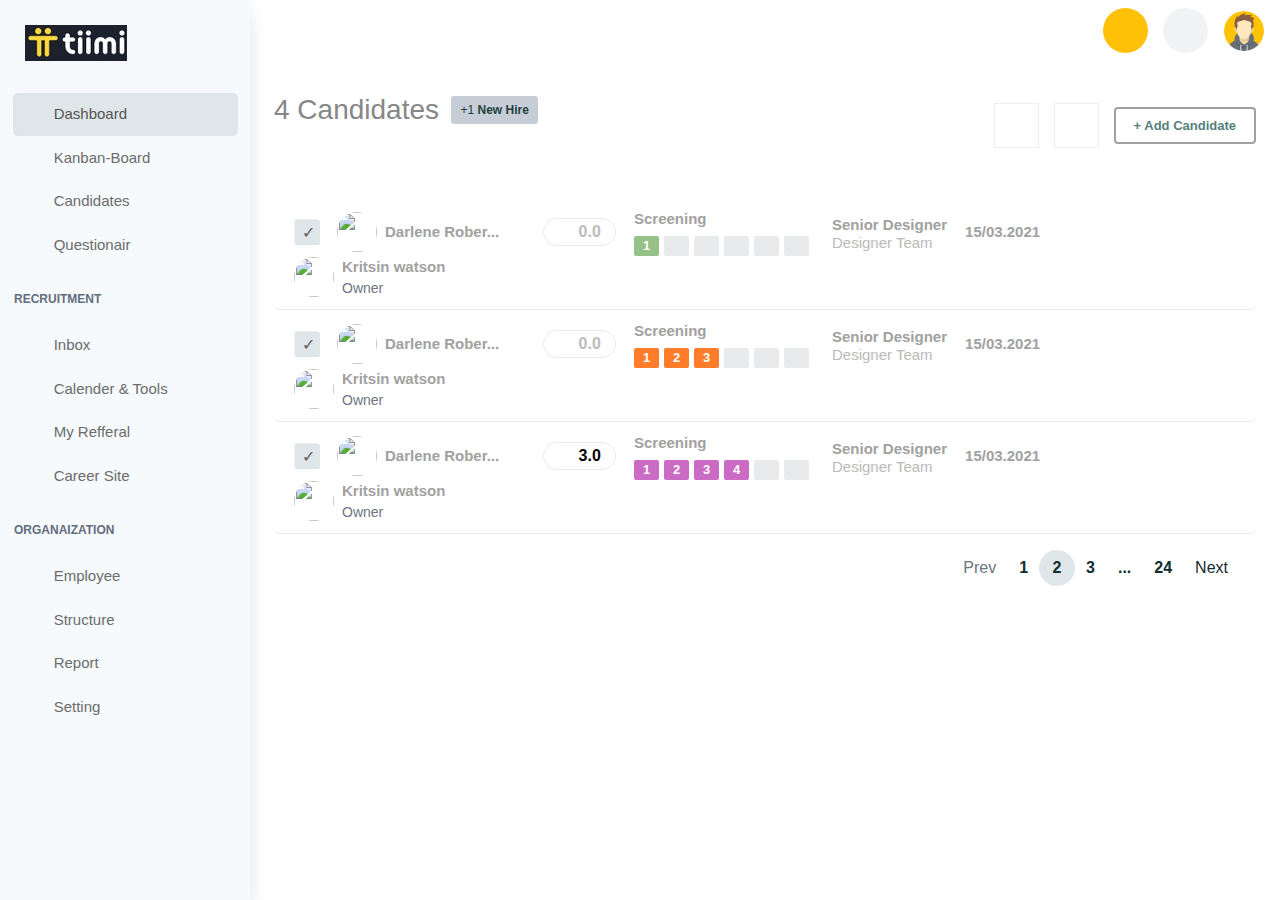
==== commit 94e4c20f: "dfsddsf" ====
--- a/candidates.html
+++ b/candidates.html
@@ -177,142 +177,35 @@
                 </div>
                 <!-- card start -->
                 <div class="row my-3">
-
-
                     <div class="col-lg-12 mx-auto">
-                        <!-- single user bar  -->
+                       
+                        <div class="candidate-title-bar">
+                            <div class="items">
+                                <input type="checkbox" name="" id="" class="candidates"  >
+                            </div>
+                            <div class="items"> 
+                                <span class="column-title px-0">Candidate Name</span>
+                            </div>
+                            <div class="items">
+                               <span class="column-title">Rating</span>
+                            </div>
+                            <div class="items">
+                                <span class="column-title stage ps-0">Stages</span>
+                            </div>
+                            <div class="items">
+                                <span class="column-title ps-0">Designation</span>
+                            </div>
+                            <div class="items">
+                               <span class="column-title ps-0"> Date</span>
+                            </div>
+                            <div class="items">
+                              <span class="column-title ps-0">Owner</span> 
+                            </div> 
+                        </div>
+
                         <!-- loop start -->
-                        <div class="candidate-bar">
-                            <div class="items">
-                                <input type="checkbox" name="" id="" class="candidates" checked>
-                            </div>
-                            <div class="items">
-                                <img src="https://content.latest-hairstyles.com/wp-content/uploads/lob-with-side-bangs-for-round-shaped-faces.jpg"
-                                    width="40px" height="40px" class="object-cover rounded-circle align-middle" alt="">
-                                <span class="username">Darlene Rober...</span>
-                            </div>
-                            <div class="items">
-                                <div class="review cursor-pointer" id="reviewStatus" data-bs-toggle="dropdown"
-                                    aria-expanded="false">
-                                    <span class="iconify" data-icon="iwwa:star-o"></span> <span class="count">0.0</span>
-
-                                </div>
-                                <ul class="dropdown-menu shadow-lg border-0 rounded-3" aria-labelledby="reviewStatus">
-                                    <div class="review-status">
-                                        <div class="singleItems">
-                                            <div class="item">
-                                                <span class="text-warning iconify" data-icon="jam:star-f"></span>
-                                                <span class="text-warning iconify" data-icon="jam:star-f"></span>
-                                                <span class="text-warning iconify" data-icon="jam:star-f"></span>
-                                                <span class="text-warning iconify" data-icon="jam:star-f"></span>
-                                                <span class="text-warning iconify" data-icon="jam:star-f"></span>
-                                            </div>
-                                            <div class="item">
-                                                <span>Outstanding</span>
-                                            </div>
-                                        </div>
-                                        <div class="singleItems">
-                                            <div class="item">
-                                                <span class="text-warning iconify" data-icon="jam:star-f"></span>
-                                                <span class="text-warning iconify" data-icon="jam:star-f"></span>
-                                                <span class="text-warning iconify" data-icon="jam:star-f"></span>
-                                                <span class="text-warning iconify" data-icon="jam:star-f"></span>
-                                            </div>
-                                            <div class="item">
-                                                <span>Excellent</span>
-                                            </div>
-                                        </div>
-                                        <div class="singleItems">
-                                            <div class="item">
-                                                <span class="text-warning iconify" data-icon="jam:star-f"></span>
-                                                <span class="text-warning iconify" data-icon="jam:star-f"></span>
-                                                <span class="text-warning iconify" data-icon="jam:star-f"></span>
-                                            </div>
-                                            <div class="item">
-                                                <span>Good</span>
-                                            </div>
-                                        </div>
-                                        <div class="singleItems">
-                                            <div class="item">
-                                                <span class="text-warning iconify" data-icon="jam:star-f"></span>
-                                                <span class="text-warning iconify" data-icon="jam:star-f"></span>
-                                            </div>
-                                            <div class="item">
-                                                <span>Average</span>
-                                            </div>
-                                        </div>
-                                        <div class="singleItems">
-                                            <div class="item">
-                                                <span class="text-warning iconify" data-icon="jam:star-f"></span>
-                                            </div>
-                                            <div class="item">
-                                                <span>Poor</span>
-                                            </div>
-                                        </div>
-                                    </div>
-                                </ul>
-                            </div>
-                            <div class="items">
-                                <div class="screening">
-                                    <div class="title">
-                                        <span>Screening </span>
-                                        <span class="iconify fs-4" data-icon="eva:arrow-ios-downward-outline"></span>
-                                    </div>
-                                    <div class="status-box">
-                                        <div class="item active-green"><span>1</span></div>
-                                        <div class="item active-green"><span>2</span></div>
-                                        <div class="item"><span class="invisible">3</span></div>
-                                        <div class="item"><span class="invisible">4</span></div>
-                                        <div class="item"><span class="invisible">5</span></div>
-                                        <div class="item"><span class="invisible">6</span></div>
-                                    </div>
-                                </div>
-                            </div>
-                            <div class="items">
-                                <div class="user">Senior Designer
-                                </div>
-                                <div class="designation">
-                                    Designer Team
-                                </div>
-                            </div>
-                            <div class="items">
-                                <div class="date"> 15/03.2021
-                                </div>
-                            </div>
-                            <div class="items">
-                                <img src="https://i0.wp.com/therighthairstyles.com/wp-content/uploads/2013/12/7-medium-layered-hairstyle-with-off-centre-parting.jpg?w=500&ssl=1"
-                                    width="40px" height="40px" class="object-cover rounded-circle align-middle" alt="">
-                                <div class='d-flex flex-column'>
-                                    <div class="username d-block">Kritsin watson</div>
-                                    <small class="text-muted d-block ps-2">Owner</small>
-                                </div>
-                            </div>
-                            <div class="items">
-                                <span class="iconify options" data-icon="bx:dots-horizontal-rounded"
-                                    id="dropdownMenuLink" data-bs-toggle="dropdown" aria-expanded="false"></span>
-                                <!-- dropdown items -->
-                                <ul class="dropdown-menu border-0 shadow" aria-labelledby="dropdownMenuLink">
-                                    <li> <a class="dropdown-item" href="#">
-                                            <span class="iconify text-muted"
-                                                data-icon="ic:round-alternate-email"></span>
-
-                                            <span class="text-muted ps-2">Add Option</span>
-                                        </a>
-                                    </li>
-                                    <li> <a class="dropdown-item" href="#">
-                                            <span class="iconify text-muted" data-icon="bytesize:mail"></span>
-                                            <span class="text-muted ps-2 "> Candidate</span></a>
-                                    </li>
-                                    <li>
-                                        <a class="dropdown-item" href="#">
-                                            <span class="iconify text-muted" data-icon="cil:trash"></span>
-
-                                            <span class="text-muted ps-2"> Delete</span></a>
-                                    </li>
-
-                                </ul>
-                            </div>
-                        </div>
+                       
+
                         <div class="candidate-bar">
                             <div class="items">
                                 <input type="checkbox" name="" id="" class="candidates" checked>
--- a/css/app.css
+++ b/css/app.css
@@ -2134,7 +2134,7 @@
   left: 7px;
 }
 
-.candidate-bar {
+.candidate-bar, .candidate-title-bar {
   -ms-flex-wrap: wrap;
       flex-wrap: wrap;
   background: #fff;
@@ -2150,16 +2150,16 @@
 }
 
 @media (max-width: 1024px) {
-  .candidate-bar .items {
-    margin: 6px 0;
-  }
-}
-
-.candidate-bar .items:nth-child(1) {
+  .candidate-bar .items, .candidate-title-bar .items {
+    margin: 10px 0;
+  }
+}
+
+.candidate-bar .items:nth-child(1), .candidate-title-bar .items:nth-child(1) {
   margin-right: 18px;
 }
 
-.candidate-bar .items:nth-child(2) {
+.candidate-bar .items:nth-child(2), .candidate-title-bar .items:nth-child(2) {
   word-break: break-all;
   -webkit-box-align: center;
       -ms-flex-align: center;
@@ -2171,7 +2171,7 @@
   display: flex;
 }
 
-.candidate-bar .items:nth-child(2) .username {
+.candidate-bar .items:nth-child(2) .username, .candidate-title-bar .items:nth-child(2) .username {
   font-size: 15px;
   color: #a1a1a1;
   font-weight: 600;
@@ -2179,11 +2179,11 @@
   width: 100%;
 }
 
-.candidate-bar .items:nth-child(3) {
+.candidate-bar .items:nth-child(3), .candidate-title-bar .items:nth-child(3) {
   margin-right: 18px;
 }
 
-.candidate-bar .items:nth-child(3) .review {
+.candidate-bar .items:nth-child(3) .review, .candidate-title-bar .items:nth-child(3) .review {
   width: 73px;
   border: 1px solid #EAEAEA;
   border-radius: 15px;
@@ -2191,16 +2191,22 @@
   text-align: center;
 }
 
-.candidate-bar .items:nth-child(3) .review .count {
+.candidate-bar .items:nth-child(3) .review .count, .candidate-title-bar .items:nth-child(3) .review .count {
   font-weight: bold;
   color: #BCBCBC;
 }
 
-.candidate-bar .items:nth-child(4) {
+.candidate-bar .items:nth-child(4), .candidate-title-bar .items:nth-child(4) {
   margin-right: 18px;
 }
 
-.candidate-bar .items:nth-child(4) .screening .title {
+@media (max-width: 1024px) {
+  .candidate-bar .items:nth-child(4), .candidate-title-bar .items:nth-child(4) {
+    min-width: 260px;
+  }
+}
+
+.candidate-bar .items:nth-child(4) .screening .title, .candidate-title-bar .items:nth-child(4) .screening .title {
   font-size: 15px;
   color: #a1a1a1;
   font-weight: bold;
@@ -2209,24 +2215,31 @@
   display: flex;
 }
 
-.candidate-bar .items:nth-child(5) {
+.candidate-bar .items:nth-child(5), .candidate-title-bar .items:nth-child(5) {
   margin-right: 18px;
   word-break: break-all;
 }
 
-.candidate-bar .items:nth-child(5) .user {
+@media (max-width: 768px) {
+  .candidate-bar .items:nth-child(5), .candidate-title-bar .items:nth-child(5) {
+    display: block;
+    width: 100%;
+  }
+}
+
+.candidate-bar .items:nth-child(5) .user, .candidate-title-bar .items:nth-child(5) .user {
   font-size: 15px;
   color: #a1a1a1;
   font-weight: 600;
 }
 
-.candidate-bar .items:nth-child(5) .designation {
+.candidate-bar .items:nth-child(5) .designation, .candidate-title-bar .items:nth-child(5) .designation {
   font-size: 15px;
   color: #BABABA;
   line-height: 0.9;
 }
 
-.candidate-bar .items:nth-child(6) {
+.candidate-bar .items:nth-child(6), .candidate-title-bar .items:nth-child(6) {
   -webkit-box-flex: 1;
       -ms-flex: 1;
           flex: 1;
@@ -2240,13 +2253,13 @@
   text-align: left;
 }
 
-.candidate-bar .items:nth-child(6) .date {
+.candidate-bar .items:nth-child(6) .date, .candidate-title-bar .items:nth-child(6) .date {
   font-size: 15px;
   color: #a1a1a1;
   font-weight: 600;
 }
 
-.candidate-bar .items:nth-child(7) {
+.candidate-bar .items:nth-child(7), .candidate-title-bar .items:nth-child(7) {
   -ms-flex-preferred-size: 165px;
       flex-basis: 165px;
   word-break: break-all;
@@ -2259,14 +2272,21 @@
   display: flex;
 }
 
-.candidate-bar .items:nth-child(7) .username {
+@media (max-width: 768px) {
+  .candidate-bar .items:nth-child(7), .candidate-title-bar .items:nth-child(7) {
+    -ms-flex-preferred-size: 100%;
+        flex-basis: 100%;
+  }
+}
+
+.candidate-bar .items:nth-child(7) .username, .candidate-title-bar .items:nth-child(7) .username {
   font-size: 15px;
   color: #a1a1a1;
   font-weight: 600;
   margin-left: 8px;
 }
 
-.candidate-bar .items:nth-child(8) {
+.candidate-bar .items:nth-child(8), .candidate-title-bar .items:nth-child(8) {
   -webkit-box-flex: 1;
       -ms-flex: 1;
           flex: 1;
@@ -2281,10 +2301,70 @@
           align-items: center;
 }
 
-.candidate-bar .items:nth-child(8) .options {
+@media (max-width: 768px) {
+  .candidate-bar .items:nth-child(8), .candidate-title-bar .items:nth-child(8) {
+    -webkit-box-pack: start !important;
+        -ms-flex-pack: start !important;
+            justify-content: flex-start !important;
+  }
+}
+
+.candidate-bar .items:nth-child(8) .options, .candidate-title-bar .items:nth-child(8) .options {
   color: #8A97A0;
-  font-size: 2rem;
+  font-size: 1.6rem;
   cursor: pointer;
+}
+
+.candidate-title-bar {
+  display: none;
+  border: 0 !important;
+  margin-bottom: 20px !important;
+  -webkit-box-shadow: 1px 1px 5px #0000001a !important;
+          box-shadow: 1px 1px 5px #0000001a !important;
+}
+
+@media (min-width: 1366px) {
+  .candidate-title-bar {
+    display: -webkit-box;
+    display: -ms-flexbox;
+    display: flex;
+  }
+}
+
+.candidate-title-bar .items:nth-child(4) {
+  min-width: 178px;
+}
+
+.candidate-title-bar .items:nth-child(3) {
+  width: 84px;
+}
+
+.candidate-title-bar .items:nth-child(2) {
+  -ms-flex-preferred-size: 195px;
+      flex-basis: 195px;
+}
+
+.candidate-title-bar .items:nth-child(5) {
+  min-width: 120px;
+}
+
+.candidate-title-bar .items:nth-child(6) {
+  width: 76px;
+  -webkit-box-flex: unset;
+      -ms-flex: unset;
+          flex: unset;
+}
+
+.candidate-title-bar .items .column-title {
+  font-size: 14px;
+  color: #424141;
+  font-weight: 600;
+  padding-left: 15px;
+  width: 100%;
+}
+
+.candidate-title-bar .items .column-title.stage {
+  padding-left: 11px;
 }
 
 .review-status {
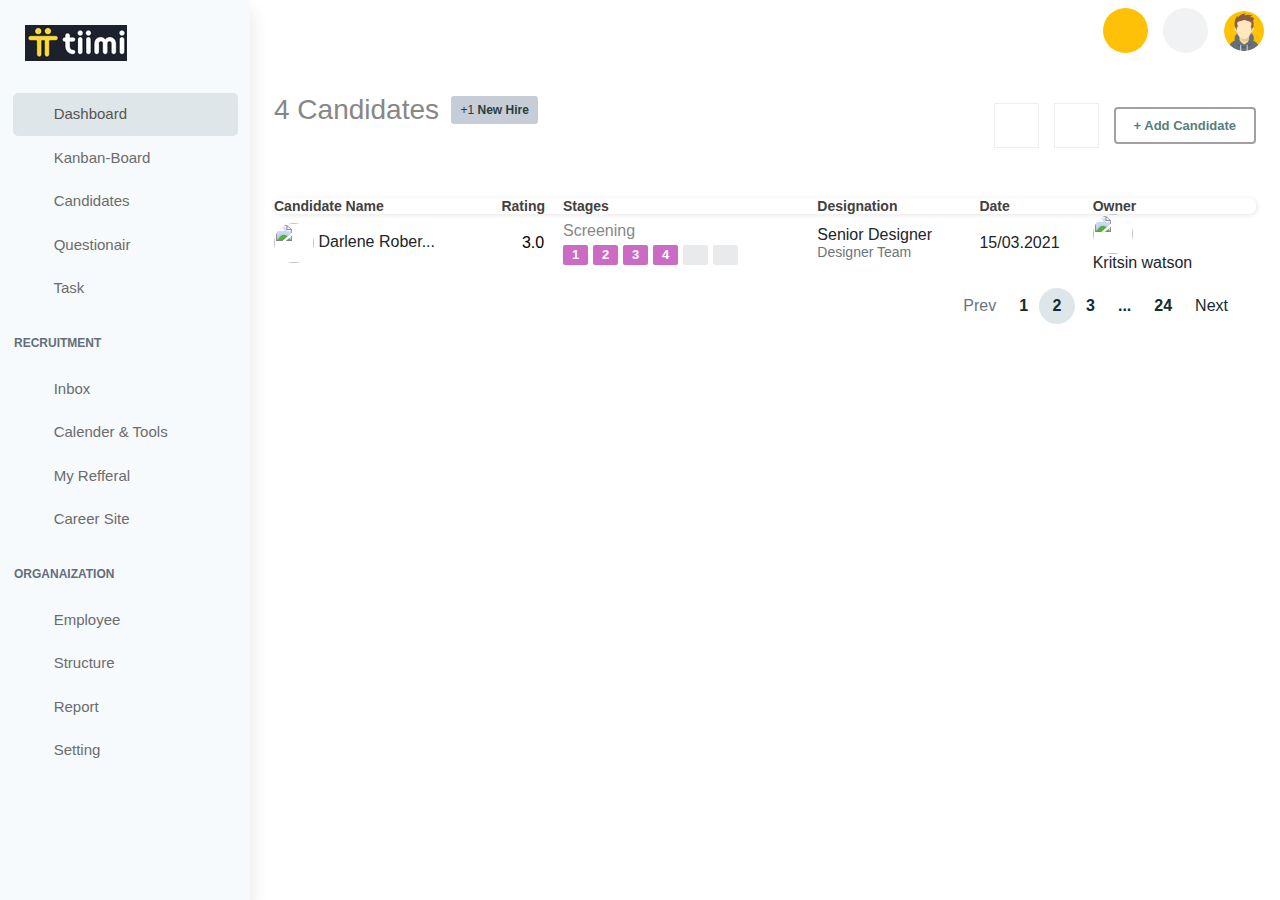
==== commit a6391c9f: "dsf" ====
--- a/candidates.html
+++ b/candidates.html
@@ -7,6 +7,7 @@
     <title>Tiimm</title>
     <link href="./css/bootstrap.min.css" rel="stylesheet">
     <link rel="stylesheet" href="./css/app.css">
+    <link rel="stylesheet" href="https://cdn.datatables.net/1.12.1/css/jquery.dataTables.min.css">
 </head>
 
 <body>
@@ -47,6 +48,13 @@
                             Questionair
                         </a>
                     </li>
+                    <li class="nav-item">
+                        <a href="./task.html">
+                            <span class="iconify" data-icon="icomoon-free:users"></span>
+                            Task
+                        </a>
+                    </li>
+                 
                     <!-- divider title -->
                     <p class="nav-types mt-4">Recruitment</p>
 
@@ -178,8 +186,8 @@
                 <!-- card start -->
                 <div class="row my-3">
                     <div class="col-lg-12 mx-auto">
-                       
-                        <div class="candidate-title-bar">
+
+                        <!-- <div class="candidate-title-bar">
                             <div class="items">
                                 <input type="checkbox" name="" id="" class="candidates"  >
                             </div>
@@ -201,407 +209,228 @@
                             <div class="items">
                               <span class="column-title ps-0">Owner</span> 
                             </div> 
-                        </div>
-
-                        <!-- loop start -->
-                       
-
-                        <div class="candidate-bar">
-                            <div class="items">
-                                <input type="checkbox" name="" id="" class="candidates" checked>
-                            </div>
-                            <div class="items">
-                                <img src="https://content.latest-hairstyles.com/wp-content/uploads/lob-with-side-bangs-for-round-shaped-faces.jpg"
-                                    width="40px" height="40px" class="object-cover rounded-circle align-middle" alt="">
-                                <span class="username">Darlene Rober...</span>
-                            </div>
-                            <div class="items">
-                                <div class="review cursor-pointer" id="reviewStatus" data-bs-toggle="dropdown"
-                                    aria-expanded="false">
-                                    <span class="iconify" data-icon="iwwa:star-o"></span> <span class="count">0.0</span>
-
-                                </div>
-                                <ul class="dropdown-menu shadow-lg border-0 rounded-3" aria-labelledby="reviewStatus">
-                                    <div class="review-status">
-                                        <div class="singleItems">
-                                            <div class="item">
-                                                <span class="text-warning iconify" data-icon="jam:star-f"></span>
-                                                <span class="text-warning iconify" data-icon="jam:star-f"></span>
-                                                <span class="text-warning iconify" data-icon="jam:star-f"></span>
-                                                <span class="text-warning iconify" data-icon="jam:star-f"></span>
-                                                <span class="text-warning iconify" data-icon="jam:star-f"></span>
+                        </div> -->
+
+                        <!-- table start -->
+
+                        <table class="display" id="example2" style="width:100%">
+                            <thead class="border-0">
+
+                                <tr class="table-heading">
+                                    <th>
+                                        <div class="items">
+                                            <span class="column-title px-0">Candidate Name</span>
+                                        </div>
+                                    </th>
+                                    <th>
+                                        <div class="items">
+                                            <span class="column-title px-0">Rating</span>
+                                        </div>
+                                    </th>
+                                    <th>
+                                        <div class="items">
+                                            <span class="column-title px-0">Stages</span>
+                                        </div>
+                                    </th>
+                                    <th>
+                                        <div class="items">
+                                            <span class="column-title px-0">Designation</span>
+                                        </div>
+                                    </th>
+                                    <th>
+                                        <div class="items">
+                                            <span class="column-title px-0">Date</span>
+                                        </div>
+                                    </th>
+                                    <th>
+                                        <div class="items">
+                                            <span class="column-title px-0">Owner</span>
+                                        </div>
+                                    </th>
+                                 <th> </th> 
+
+                                </tr>
+                            </thead>
+                            <!-- loop start -->
+                            <tbody>
+
+                                <tr>
+                                    <td>
+                                        <div class="items">
+                                            <img src="https://content.latest-hairstyles.com/wp-content/uploads/lob-with-side-bangs-for-round-shaped-faces.jpg"
+                                                width="40px" height="40px"
+                                                class="object-cover rounded-circle align-middle" alt="">
+                                            <span class="username">Darlene Rober...</span>
+                                        </div>
+                                    </td>
+                                    <td>
+                                        <div class="items">
+                                            <div class="review cursor-pointer" id="reviewStatus"
+                                                data-bs-toggle="dropdown" aria-expanded="false">
+                                                <span class="text-warning iconify" data-icon="jam:star-f"></span> <span
+                                                    class="count text-black">3.0</span>
+
                                             </div>
-                                            <div class="item">
-                                                <span>Outstanding</span>
+                                            <ul class="dropdown-menu shadow-lg border-0 rounded-3"
+                                                aria-labelledby="reviewStatus">
+                                                <div class="review-status">
+                                                    <div class="singleItems">
+                                                        <div class="item">
+                                                            <span class="text-warning iconify"
+                                                                data-icon="jam:star-f"></span>
+                                                            <span class="text-warning iconify"
+                                                                data-icon="jam:star-f"></span>
+                                                            <span class="text-warning iconify"
+                                                                data-icon="jam:star-f"></span>
+                                                            <span class="text-warning iconify"
+                                                                data-icon="jam:star-f"></span>
+                                                            <span class="text-warning iconify"
+                                                                data-icon="jam:star-f"></span>
+                                                        </div>
+                                                        <div class="item">
+                                                            <span>Outstanding</span>
+                                                        </div>
+                                                    </div>
+                                                    <div class="singleItems">
+                                                        <div class="item">
+                                                            <span class="text-warning iconify"
+                                                                data-icon="jam:star-f"></span>
+                                                            <span class="text-warning iconify"
+                                                                data-icon="jam:star-f"></span>
+                                                            <span class="text-warning iconify"
+                                                                data-icon="jam:star-f"></span>
+                                                            <span class="text-warning iconify"
+                                                                data-icon="jam:star-f"></span>
+                                                        </div>
+                                                        <div class="item">
+                                                            <span>Excellent</span>
+                                                        </div>
+                                                    </div>
+                                                    <div class="singleItems">
+                                                        <div class="item">
+                                                            <span class="text-warning iconify"
+                                                                data-icon="jam:star-f"></span>
+                                                            <span class="text-warning iconify"
+                                                                data-icon="jam:star-f"></span>
+                                                            <span class="text-warning iconify"
+                                                                data-icon="jam:star-f"></span>
+                                                        </div>
+                                                        <div class="item">
+                                                            <span>Good</span>
+                                                        </div>
+                                                    </div>
+                                                    <div class="singleItems">
+                                                        <div class="item">
+                                                            <span class="text-warning iconify"
+                                                                data-icon="jam:star-f"></span>
+                                                            <span class="text-warning iconify"
+                                                                data-icon="jam:star-f"></span>
+                                                        </div>
+                                                        <div class="item">
+                                                            <span>Average</span>
+                                                        </div>
+                                                    </div>
+                                                    <div class="singleItems">
+                                                        <div class="item">
+                                                            <span class="text-warning iconify"
+                                                                data-icon="jam:star-f"></span>
+                                                        </div>
+                                                        <div class="item">
+                                                            <span>Poor</span>
+                                                        </div>
+                                                    </div>
+                                                </div>
+                                            </ul>
+                                        </div>
+                                    </td>
+                                    <td>
+                                        <div class="items">
+                                            <div class="screening">
+                                                <div class="title">
+                                                    <span>Screening </span>
+                                                    <span class="iconify fs-4"
+                                                        data-icon="eva:arrow-ios-downward-outline"></span>
+                                                </div>
+                                                <div class="status-box">
+                                                    <div class="item active-pink"><span>1</span></div>
+                                                    <div class="item active-pink"><span>2</span></div>
+                                                    <div class="item active-pink"><span class="">3</span></div>
+                                                    <div class="item active-pink "><span class=" ">4</span></div>
+                                                    <div class="item"><span class="invisible">5</span></div>
+                                                    <div class="item"><span class="invisible">6</span></div>
+                                                </div>
                                             </div>
                                         </div>
-                                        <div class="singleItems">
-                                            <div class="item">
-                                                <span class="text-warning iconify" data-icon="jam:star-f"></span>
-                                                <span class="text-warning iconify" data-icon="jam:star-f"></span>
-                                                <span class="text-warning iconify" data-icon="jam:star-f"></span>
-                                                <span class="text-warning iconify" data-icon="jam:star-f"></span>
+                                    </td>
+                                    <td>
+                                        <div class="items designation">
+                                            <div class="user">Senior Designer
                                             </div>
-                                            <div class="item">
-                                                <span>Excellent</span>
+                                            <small class="role text-muted">
+                                                Designer Team
+                                            </small>
+                                        </div>
+                                    </td>
+                                    <td>
+                                        <div class="items">
+                                            <div class="date"> 15/03.2021
                                             </div>
                                         </div>
-                                        <div class="singleItems">
-                                            <div class="item">
-                                                <span class="text-warning iconify" data-icon="jam:star-f"></span>
-                                                <span class="text-warning iconify" data-icon="jam:star-f"></span>
-                                                <span class="text-warning iconify" data-icon="jam:star-f"></span>
+                                    </td>
+                                    <td>
+                                        <div class="items">
+                                            <img src="https://i0.wp.com/therighthairstyles.com/wp-content/uploads/2013/12/7-medium-layered-hairstyle-with-off-centre-parting.jpg?w=500&ssl=1"
+                                                width="40px" height="40px"
+                                                class="object-cover rounded-circle align-middle" alt="">
+                                            <div class='d-flex flex-column'>
+                                                <div class="username d-block">Kritsin watson</div>
                                             </div>
-                                            <div class="item">
-                                                <span>Good</span>
-                                            </div>
-                                        </div>
-                                        <div class="singleItems">
-                                            <div class="item">
-                                                <span class="text-warning iconify" data-icon="jam:star-f"></span>
-                                                <span class="text-warning iconify" data-icon="jam:star-f"></span>
-                                            </div>
-                                            <div class="item">
-                                                <span>Average</span>
-                                            </div>
-                                        </div>
-                                        <div class="singleItems">
-                                            <div class="item">
-                                                <span class="text-warning iconify" data-icon="jam:star-f"></span>
-                                            </div>
-                                            <div class="item">
-                                                <span>Poor</span>
-                                            </div>
-                                        </div>
-                                    </div>
-                                </ul>
-                            </div>
-                            <div class="items">
-                                <div class="screening">
-                                    <div class="title">
-                                        <span>Screening </span>
-                                        <span class="iconify fs-4" data-icon="eva:arrow-ios-downward-outline"></span>
-                                    </div>
-                                    <div class="status-box">
-                                        <div class="item active-lightgreen"><span>1</span></div>
-                                        <div class="item"><span class="invisible">2</span></div>
-                                        <div class="item"><span class="invisible">3</span></div>
-                                        <div class="item"><span class="invisible">4</span></div>
-                                        <div class="item"><span class="invisible">5</span></div>
-                                        <div class="item"><span class="invisible">6</span></div>
-                                    </div>
-                                </div>
-                            </div>
-                            <div class="items">
-                                <div class="user">Senior Designer
-                                </div>
-                                <div class="designation">
-                                    Designer Team
-                                </div>
-                            </div>
-                            <div class="items">
-                                <div class="date"> 15/03.2021
-                                </div>
-                            </div>
-                            <div class="items">
-                                <img src="https://i0.wp.com/therighthairstyles.com/wp-content/uploads/2013/12/7-medium-layered-hairstyle-with-off-centre-parting.jpg?w=500&ssl=1"
-                                    width="40px" height="40px" class="object-cover rounded-circle align-middle" alt="">
-                               <div class='d-flex flex-column'>
-                                    <div class="username d-block">Kritsin watson</div>
-                                    <small class="text-muted d-block ps-2">Owner</small>
-                                </div>
-                            </div>
-                            <div class="items">
-                                <span class="iconify options" data-icon="bx:dots-horizontal-rounded"
-                                    id="dropdownMenuLink" data-bs-toggle="dropdown" aria-expanded="false"></span>
-                                <!-- dropdown items -->
-                                <ul class="dropdown-menu border-0 shadow" aria-labelledby="dropdownMenuLink">
-                                    <li> <a class="dropdown-item" href="#">
-                                            <span class="iconify text-muted"
-                                                data-icon="ic:round-alternate-email"></span>
-
-                                            <span class="text-muted ps-2">Add Option</span>
-                                        </a>
-                                    </li>
-                                    <li> <a class="dropdown-item" href="#">
-                                            <span class="iconify text-muted" data-icon="bytesize:mail"></span>
-                                            <span class="text-muted ps-2 "> Candidate</span></a>
-                                    </li>
-                                    <li>
-                                        <a class="dropdown-item" href="#">
-                                            <span class="iconify text-muted" data-icon="cil:trash"></span>
-
-                                            <span class="text-muted ps-2"> Delete</span></a>
-                                    </li>
-
-                                </ul>
-                            </div>
-                        </div>
-                        <div class="candidate-bar">
-                            <div class="items">
-                                <input type="checkbox" name="" id="" class="candidates" checked checked>
-                            </div>
-                            <div class="items">
-                                <img src="https://content.latest-hairstyles.com/wp-content/uploads/lob-with-side-bangs-for-round-shaped-faces.jpg"
-                                    width="40px" height="40px" class="object-cover rounded-circle align-middle" alt="">
-                                <span class="username">Darlene Rober...</span>
-                            </div>
-                            <div class="items">
-                                <div class="review cursor-pointer" id="reviewStatus" data-bs-toggle="dropdown"
-                                    aria-expanded="false">
-                                    <span class="iconify" data-icon="iwwa:star-o"></span> <span class="count">0.0</span>
-
-                                </div>
-                                <ul class="dropdown-menu shadow-lg border-0 rounded-3" aria-labelledby="reviewStatus">
-                                    <div class="review-status">
-                                        <div class="singleItems">
-                                            <div class="item">
-                                                <span class="text-warning iconify" data-icon="jam:star-f"></span>
-                                                <span class="text-warning iconify" data-icon="jam:star-f"></span>
-                                                <span class="text-warning iconify" data-icon="jam:star-f"></span>
-                                                <span class="text-warning iconify" data-icon="jam:star-f"></span>
-                                                <span class="text-warning iconify" data-icon="jam:star-f"></span>
-                                            </div>
-                                            <div class="item">
-                                                <span>Outstanding</span>
-                                            </div>
-                                        </div>
-                                        <div class="singleItems">
-                                            <div class="item">
-                                                <span class="text-warning iconify" data-icon="jam:star-f"></span>
-                                                <span class="text-warning iconify" data-icon="jam:star-f"></span>
-                                                <span class="text-warning iconify" data-icon="jam:star-f"></span>
-                                                <span class="text-warning iconify" data-icon="jam:star-f"></span>
-                                            </div>
-                                            <div class="item">
-                                                <span>Excellent</span>
-                                            </div>
-                                        </div>
-                                        <div class="singleItems">
-                                            <div class="item">
-                                                <span class="text-warning iconify" data-icon="jam:star-f"></span>
-                                                <span class="text-warning iconify" data-icon="jam:star-f"></span>
-                                                <span class="text-warning iconify" data-icon="jam:star-f"></span>
-                                            </div>
-                                            <div class="item">
-                                                <span>Good</span>
-                                            </div>
-                                        </div>
-                                        <div class="singleItems">
-                                            <div class="item">
-                                                <span class="text-warning iconify" data-icon="jam:star-f"></span>
-                                                <span class="text-warning iconify" data-icon="jam:star-f"></span>
-                                            </div>
-                                            <div class="item">
-                                                <span>Average</span>
-                                            </div>
-                                        </div>
-                                        <div class="singleItems">
-                                            <div class="item">
-                                                <span class="text-warning iconify" data-icon="jam:star-f"></span>
-                                            </div>
-                                            <div class="item">
-                                                <span>Poor</span>
-                                            </div>
-                                        </div>
-                                    </div>
-                                </ul>
-                            </div>
-                            <div class="items">
-                                <div class="screening">
-                                    <div class="title">
-                                        <span>Screening </span>
-                                        <span class="iconify fs-4" data-icon="eva:arrow-ios-downward-outline"></span>
-                                    </div>
-                                    <div class="status-box">
-                                        <div class="item active-orange"><span>1</span></div>
-                                        <div class="item active-orange"><span>2</span></div>
-                                        <div class="item active-orange"><span class="">3</span></div>
-                                        <div class="item"><span class="invisible">4</span></div>
-                                        <div class="item"><span class="invisible">5</span></div>
-                                        <div class="item"><span class="invisible">6</span></div>
-                                    </div>
-                                </div>
-                            </div>
-                            <div class="items">
-                                <div class="user">Senior Designer
-                                </div>
-                                <div class="designation">
-                                    Designer Team
-                                </div>
-                            </div>
-                            <div class="items">
-                                <div class="date"> 15/03.2021
-                                </div>
-                            </div>
-                            <div class="items">
-                                <img src="https://i0.wp.com/therighthairstyles.com/wp-content/uploads/2013/12/7-medium-layered-hairstyle-with-off-centre-parting.jpg?w=500&ssl=1"
-                                    width="40px" height="40px" class="object-cover rounded-circle align-middle" alt="">
-                               <div class='d-flex flex-column'>
-                                    <div class="username d-block">Kritsin watson</div>
-                                    <small class="text-muted d-block ps-2">Owner</small>
-                                </div>
-                            </div>
-                            <div class="items">
-                                <span class="iconify options" data-icon="bx:dots-horizontal-rounded"
-                                    id="dropdownMenuLink" data-bs-toggle="dropdown" aria-expanded="false"></span>
-                                <!-- dropdown items -->
-                                <ul class="dropdown-menu border-0 shadow" aria-labelledby="dropdownMenuLink">
-                                    <li> <a class="dropdown-item" href="#">
-                                            <span class="iconify text-muted"
-                                                data-icon="ic:round-alternate-email"></span>
-
-                                            <span class="text-muted ps-2">Add Option</span>
-                                        </a>
-                                    </li>
-                                    <li> <a class="dropdown-item" href="#">
-                                            <span class="iconify text-muted" data-icon="bytesize:mail"></span>
-                                            <span class="text-muted ps-2 "> Candidate</span></a>
-                                    </li>
-                                    <li>
-                                        <a class="dropdown-item" href="#">
-                                            <span class="iconify text-muted" data-icon="cil:trash"></span>
-
-                                            <span class="text-muted ps-2"> Delete</span></a>
-                                    </li>
-
-                                </ul>
-                            </div>
-                        </div>
-                        <div class="candidate-bar">
-                            <div class="items">
-                                <input type="checkbox" name="" id="" class="candidates" checked checked>
-                            </div>
-                            <div class="items">
-                                <img src="https://content.latest-hairstyles.com/wp-content/uploads/lob-with-side-bangs-for-round-shaped-faces.jpg"
-                                    width="40px" height="40px" class="object-cover rounded-circle align-middle" alt="">
-                                <span class="username">Darlene Rober...</span>
-                            </div>
-                            <div class="items">
-                                <div class="review cursor-pointer" id="reviewStatus" data-bs-toggle="dropdown"
-                                    aria-expanded="false">
-                                    <span class="text-warning iconify" data-icon="jam:star-f"></span> <span class="count text-black">3.0</span>
-
-                                </div>
-                                <ul class="dropdown-menu shadow-lg border-0 rounded-3" aria-labelledby="reviewStatus">
-                                    <div class="review-status">
-                                        <div class="singleItems">
-                                            <div class="item">
-                                                <span class="text-warning iconify" data-icon="jam:star-f"></span>
-                                                <span class="text-warning iconify" data-icon="jam:star-f"></span>
-                                                <span class="text-warning iconify" data-icon="jam:star-f"></span>
-                                                <span class="text-warning iconify" data-icon="jam:star-f"></span>
-                                                <span class="text-warning iconify" data-icon="jam:star-f"></span>
-                                            </div>
-                                            <div class="item">
-                                                <span>Outstanding</span>
-                                            </div>
-                                        </div>
-                                        <div class="singleItems">
-                                            <div class="item">
-                                                <span class="text-warning iconify" data-icon="jam:star-f"></span>
-                                                <span class="text-warning iconify" data-icon="jam:star-f"></span>
-                                                <span class="text-warning iconify" data-icon="jam:star-f"></span>
-                                                <span class="text-warning iconify" data-icon="jam:star-f"></span>
-                                            </div>
-                                            <div class="item">
-                                                <span>Excellent</span>
-                                            </div>
-                                        </div>
-                                        <div class="singleItems">
-                                            <div class="item">
-                                                <span class="text-warning iconify" data-icon="jam:star-f"></span>
-                                                <span class="text-warning iconify" data-icon="jam:star-f"></span>
-                                                <span class="text-warning iconify" data-icon="jam:star-f"></span>
-                                            </div>
-                                            <div class="item">
-                                                <span>Good</span>
-                                            </div>
-                                        </div>
-                                        <div class="singleItems">
-                                            <div class="item">
-                                                <span class="text-warning iconify" data-icon="jam:star-f"></span>
-                                                <span class="text-warning iconify" data-icon="jam:star-f"></span>
-                                            </div>
-                                            <div class="item">
-                                                <span>Average</span>
-                                            </div>
-                                        </div>
-                                        <div class="singleItems">
-                                            <div class="item">
-                                                <span class="text-warning iconify" data-icon="jam:star-f"></span>
-                                            </div>
-                                            <div class="item">
-                                                <span>Poor</span>
-                                            </div>
-                                        </div>
-                                    </div>
-                                </ul>
-                            </div>
-                            <div class="items">
-                                <div class="screening">
-                                    <div class="title">
-                                        <span>Screening </span>
-                                        <span class="iconify fs-4" data-icon="eva:arrow-ios-downward-outline"></span>
-                                    </div>
-                                    <div class="status-box">
-                                        <div class="item active-pink"><span>1</span></div>
-                                        <div class="item active-pink"><span>2</span></div>
-                                        <div class="item active-pink"><span class="">3</span></div>
-                                        <div class="item active-pink "><span class=" ">4</span></div>
-                                        <div class="item"><span class="invisible">5</span></div>
-                                        <div class="item"><span class="invisible">6</span></div>
-                                    </div>
-                                </div>
-                            </div>
-                            <div class="items">
-                                <div class="user">Senior Designer
-                                </div>
-                                <div class="designation">
-                                    Designer Team
-                                </div>
-                            </div>
-                            <div class="items">
-                                <div class="date"> 15/03.2021
-                                </div>
-                            </div>
-                            <div class="items">
-                                <img src="https://i0.wp.com/therighthairstyles.com/wp-content/uploads/2013/12/7-medium-layered-hairstyle-with-off-centre-parting.jpg?w=500&ssl=1"
-                                    width="40px" height="40px" class="object-cover rounded-circle align-middle" alt="">
-                               <div class='d-flex flex-column'>
-                                    <div class="username d-block">Kritsin watson</div>
-                                    <small class="text-muted d-block ps-2">Owner</small>
-                                </div>
-                            </div>
-                            <div class="items">
-                                <span class="iconify options" data-icon="bx:dots-horizontal-rounded"
-                                    id="dropdownMenuLink" data-bs-toggle="dropdown" aria-expanded="false"></span>
-                                <!-- dropdown items -->
-                                <ul class="dropdown-menu border-0 shadow" aria-labelledby="dropdownMenuLink">
-                                    <li> <a class="dropdown-item" href="#">
-                                            <span class="iconify text-muted"
-                                                data-icon="ic:round-alternate-email"></span>
-
-                                            <span class="text-muted ps-2">Add Option</span>
-                                        </a>
-                                    </li>
-                                    <li> <a class="dropdown-item" href="#">
-                                            <span class="iconify text-muted" data-icon="bytesize:mail"></span>
-                                            <span class="text-muted ps-2 "> Candidate</span></a>
-                                    </li>
-                                    <li>
-                                        <a class="dropdown-item" href="#">
-                                            <span class="iconify text-muted" data-icon="cil:trash"></span>
-
-                                            <span class="text-muted ps-2"> Delete</span></a>
-                                    </li>
-
-                                </ul>
-                            </div>
-                        </div>
-                    </div>
-
-                </div>
+                                        </div>
+                                    </td>
+                                   <td>
+                                       
+                                    
+                                   
+                                        <div class="items">
+                                            <span class="iconify options" data-icon="bx:dots-horizontal-rounded"
+                                                id="dropdownMenuLink" data-bs-toggle="dropdown"
+                                                aria-expanded="false">
+                                            </span>
+                                            <!-- dropdown items -->
+                                            <ul class="dropdown-menu border-0 shadow"
+                                                aria-labelledby="dropdownMenuLink">
+                                                <li> <a class="dropdown-item" href="#">
+                                                        <span class="iconify text-muted"
+                                                            data-icon="ic:round-alternate-email"></span>
+
+                                                        <span class="text-muted ps-2">Add Option</span>
+                                                    </a>
+                                                </li>
+                                                <li> <a class="dropdown-item" href="#">
+                                                        <span class="iconify text-muted"
+                                                            data-icon="bytesize:mail"></span>
+                                                        <span class="text-muted ps-2 "> Candidate</span></a>
+                                                </li>
+                                                <li>
+                                                    <a class="dropdown-item" href="#">
+                                                        <span class="iconify text-muted" data-icon="cil:trash"></span>
+
+                                                        <span class="text-muted ps-2"> Delete</span></a>
+                                                </li>
+
+                                            </ul>
+                                        </div>
+                                   
+
+                                   </td>
+                                </tr>
+
+
+                            </tbody>
+                        </table>
+                    </div>
+                </div>
+
                 <!-- pagination start -->
                 <div class="row mt-3">
                     <div class="col-12 ">
@@ -659,29 +488,15 @@
     <script src="./js/iconify.min.js"></script>
     <script src='./js/app.js'> </script>
 
+    <script src="https://code.jquery.com/jquery-3.5.1.js"></script>
+    <script src="https://cdn.datatables.net/1.12.1/js/jquery.dataTables.min.js"></script>
+
     <script>
-        // var ctx = document.getElementById("myChart");
-        // var myChart = new Chart(ctx, {
-        //     type: "line",
-        //     data: {
-        //         labels: ["Red", "Blue", "Yellow", "Green", "Purple", "Orange"],
-        //         datasets: [
-        //             {
-        //                 label: "# of Votes",
-        //                 data: [12, 19, 3, 5, 2, 3]
-        //             }
-        //         ]
-        //     },
-        //     options: {
-        //         scales: {
-        //             y: {
-        //                 ticks: {
-        //                     beginAtZero: true
-        //                 }
-        //             }
-        //         }
-        //     }
-        // });
+
+        $(document).ready(function () {
+            $('#example2').DataTable();
+        });
+
     </script>
 
 </body>
--- a/css/app.css
+++ b/css/app.css
@@ -2149,23 +2149,40 @@
   border-bottom: 1px solid #EBEBEB;
 }
 
+.candidate-bar .items, .candidate-title-bar .items {
+  -webkit-box-flex: 1;
+      -ms-flex: 1;
+          flex: 1;
+  display: -webkit-box;
+  display: -ms-flexbox;
+  display: flex;
+  -webkit-box-align: center;
+      -ms-flex-align: center;
+          align-items: center;
+  -webkit-box-pack: center;
+      -ms-flex-pack: center;
+          justify-content: center;
+  -webkit-box-orient: vertical;
+  -webkit-box-direction: normal;
+      -ms-flex-direction: column;
+          flex-direction: column;
+}
+
+.candidate-bar .items .username, .candidate-title-bar .items .username {
+  padding-left: 10px;
+}
+
 @media (max-width: 1024px) {
   .candidate-bar .items, .candidate-title-bar .items {
     margin: 10px 0;
   }
 }
 
-.candidate-bar .items:nth-child(1), .candidate-title-bar .items:nth-child(1) {
-  margin-right: 18px;
-}
-
 .candidate-bar .items:nth-child(2), .candidate-title-bar .items:nth-child(2) {
   word-break: break-all;
   -webkit-box-align: center;
       -ms-flex-align: center;
           align-items: center;
-  -ms-flex-preferred-size: 206px;
-      flex-basis: 206px;
   display: -webkit-box;
   display: -ms-flexbox;
   display: flex;
@@ -2179,10 +2196,6 @@
   width: 100%;
 }
 
-.candidate-bar .items:nth-child(3), .candidate-title-bar .items:nth-child(3) {
-  margin-right: 18px;
-}
-
 .candidate-bar .items:nth-child(3) .review, .candidate-title-bar .items:nth-child(3) .review {
   width: 73px;
   border: 1px solid #EAEAEA;
@@ -2196,10 +2209,6 @@
   color: #BCBCBC;
 }
 
-.candidate-bar .items:nth-child(4), .candidate-title-bar .items:nth-child(4) {
-  margin-right: 18px;
-}
-
 @media (max-width: 1024px) {
   .candidate-bar .items:nth-child(4), .candidate-title-bar .items:nth-child(4) {
     min-width: 260px;
@@ -2216,7 +2225,6 @@
 }
 
 .candidate-bar .items:nth-child(5), .candidate-title-bar .items:nth-child(5) {
-  margin-right: 18px;
   word-break: break-all;
 }
 
@@ -2243,7 +2251,6 @@
   -webkit-box-flex: 1;
       -ms-flex: 1;
           flex: 1;
-  margin-right: 18px;
   display: -webkit-box;
   display: -ms-flexbox;
   display: flex;
@@ -2260,10 +2267,7 @@
 }
 
 .candidate-bar .items:nth-child(7), .candidate-title-bar .items:nth-child(7) {
-  -ms-flex-preferred-size: 165px;
-      flex-basis: 165px;
   word-break: break-all;
-  margin-right: 18px;
   -webkit-box-align: center;
       -ms-flex-align: center;
           align-items: center;
@@ -2317,6 +2321,7 @@
 
 .candidate-title-bar {
   display: none;
+  width: 100%;
   border: 0 !important;
   margin-bottom: 20px !important;
   -webkit-box-shadow: 1px 1px 5px #0000001a !important;
@@ -2365,6 +2370,60 @@
 
 .candidate-title-bar .items .column-title.stage {
   padding-left: 11px;
+}
+
+.table-heading {
+  padding: 6px;
+  border-radius: 7px;
+  margin-bottom: 20px !important;
+  -webkit-box-shadow: 1px 1px 5px #0000001a !important;
+          box-shadow: 1px 1px 5px #0000001a !important;
+}
+
+.table-heading .column-title {
+  font-size: 14px;
+  color: #424141;
+  font-weight: 600;
+}
+
+table.dataTable thead th, table.dataTable thead td {
+  border-bottom: 0 !important;
+}
+
+.candidate .items {
+  display: -webkit-box;
+  display: -ms-flexbox;
+  display: flex;
+  -webkit-box-align: center;
+      -ms-flex-align: center;
+          align-items: center;
+}
+
+.candidate .items .username {
+  font-size: 15px;
+  color: #4e4e4e;
+  font-weight: 600;
+  margin-left: 8px;
+  width: 100%;
+}
+
+.candidate .items.designation {
+  display: -webkit-box;
+  display: -ms-flexbox;
+  display: flex;
+  -webkit-box-align: start;
+      -ms-flex-align: start;
+          align-items: start;
+  -webkit-box-orient: vertical;
+  -webkit-box-direction: normal;
+      -ms-flex-direction: column;
+          flex-direction: column;
+}
+
+.candidate .items.designation .user {
+  font-size: 15px;
+  color: #4e4e4e;
+  font-weight: 600;
 }
 
 .review-status {
@@ -2470,6 +2529,15 @@
   font-weight: bold;
   font-size: 13px;
   vertical-align: middle;
+  display: -webkit-box;
+  display: -ms-flexbox;
+  display: flex;
+  -webkit-box-align: center;
+      -ms-flex-align: center;
+          align-items: center;
+  -webkit-box-pack: center;
+      -ms-flex-pack: center;
+          justify-content: center;
 }
 
 .status-box .item.active-lightgreen {
@@ -2666,4 +2734,63 @@
 .question-container .item .optionCheker:checked + label {
   border-color: #3A92E3;
 }
+
+.task .card {
+  -webkit-box-shadow: -2px 8px 15px #00000026;
+          box-shadow: -2px 8px 15px #00000026;
+  border-radius: 16px !important;
+}
+
+.task .inner {
+  position: relative;
+  border-bottom: 2px solid #f7f7f7;
+  padding: 11px 0;
+  display: -webkit-box;
+  display: -ms-flexbox;
+  display: flex;
+  -ms-flex-wrap: wrap;
+      flex-wrap: wrap;
+  -webkit-box-align: center;
+      -ms-flex-align: center;
+          align-items: center;
+}
+
+.task .inner .task-label {
+  display: -webkit-box;
+  display: -ms-flexbox;
+  display: flex;
+  -webkit-box-align: center;
+  -ms-flex-align: center;
+  align-items: center;
+  font-size: 16px;
+  text-transform: capitalize;
+  color: #585858;
+  font-weight: 600;
+}
+
+.task .inner .task-label input[type="radio"] {
+  -webkit-appearance: none;
+     -moz-appearance: none;
+          appearance: none;
+  height: 20px;
+  width: 20px;
+  border-radius: 50%;
+  border: 1px solid lightgray;
+  position: relative;
+}
+
+.task .inner .task-label input[type="radio"]:checked::after {
+  content: '';
+  height: 12px;
+  width: 12px;
+  background: #b3b6b7;
+  position: absolute;
+  border-radius: 50%;
+  left: 3px;
+  top: 3px;
+}
+
+.task .inner .sub-txt {
+  margin-left: 30px;
+}
 /*# sourceMappingURL=app.css.map */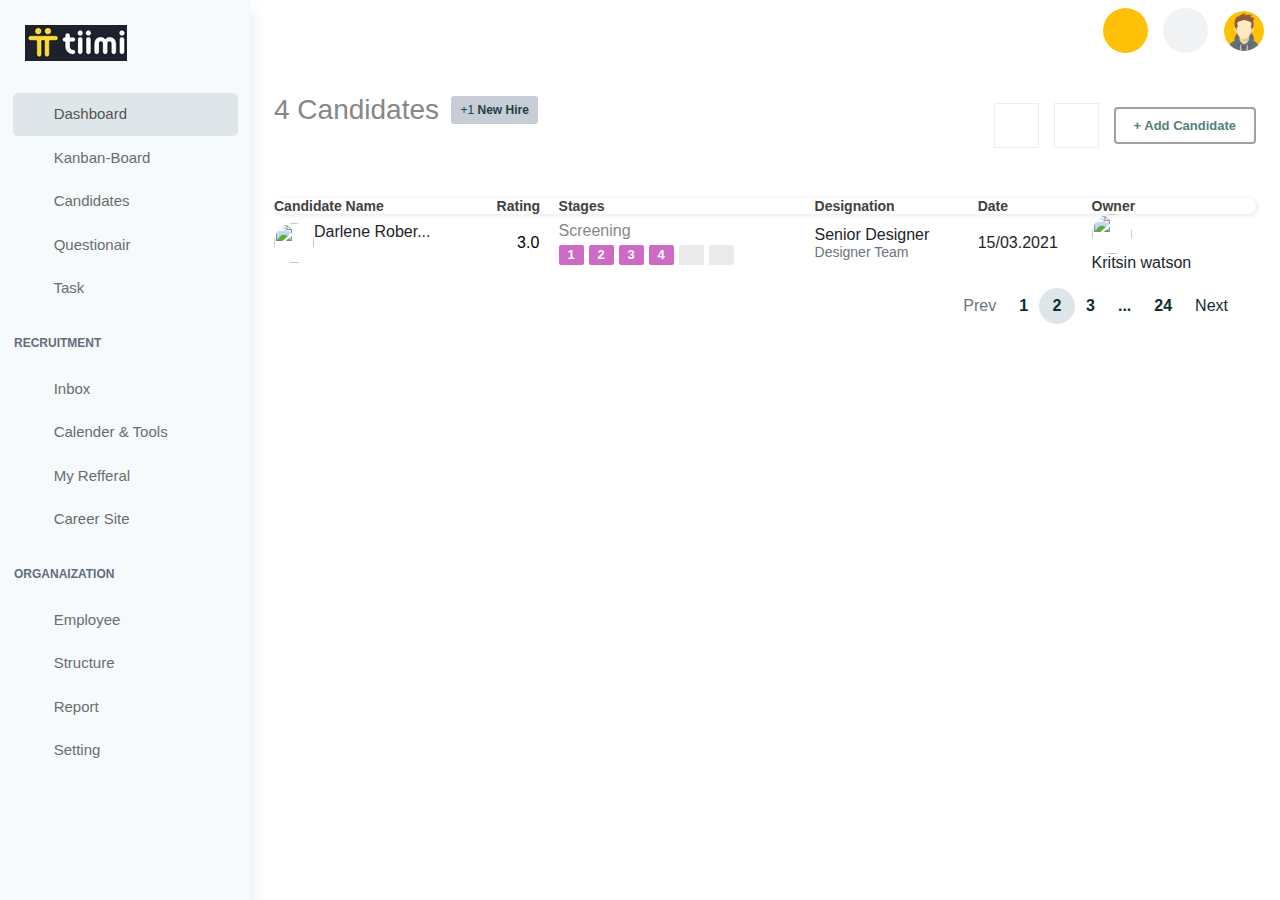
==== commit 6fd26889: "fg" ====
--- a/candidates.html
+++ b/candidates.html
@@ -7,7 +7,7 @@
     <title>Tiimm</title>
     <link href="./css/bootstrap.min.css" rel="stylesheet">
     <link rel="stylesheet" href="./css/app.css">
-    <link rel="stylesheet" href="https://cdn.datatables.net/1.12.1/css/jquery.dataTables.min.css">
+    <link rel="stylesheet" href="https://cdn.datatables.net/1.12.1/css/jquery.dataTables.min.css"> 
 </head>
 
 <body>
@@ -54,7 +54,7 @@
                             Task
                         </a>
                     </li>
-                 
+
                     <!-- divider title -->
                     <p class="nav-types mt-4">Recruitment</p>
 
@@ -247,7 +247,7 @@
                                             <span class="column-title px-0">Owner</span>
                                         </div>
                                     </th>
-                                 <th> </th> 
+                                    <th> </th>
 
                                 </tr>
                             </thead>
@@ -256,7 +256,7 @@
 
                                 <tr>
                                     <td>
-                                        <div class="items">
+                                        <div class="items d-flex">
                                             <img src="https://content.latest-hairstyles.com/wp-content/uploads/lob-with-side-bangs-for-round-shaped-faces.jpg"
                                                 width="40px" height="40px"
                                                 class="object-cover rounded-circle align-middle" alt="">
@@ -387,14 +387,13 @@
                                             </div>
                                         </div>
                                     </td>
-                                   <td>
-                                       
-                                    
-                                   
+                                    <td>
+
+
+
                                         <div class="items">
                                             <span class="iconify options" data-icon="bx:dots-horizontal-rounded"
-                                                id="dropdownMenuLink" data-bs-toggle="dropdown"
-                                                aria-expanded="false">
+                                                id="dropdownMenuLink" data-bs-toggle="dropdown" aria-expanded="false">
                                             </span>
                                             <!-- dropdown items -->
                                             <ul class="dropdown-menu border-0 shadow"
@@ -420,9 +419,9 @@
 
                                             </ul>
                                         </div>
-                                   
-
-                                   </td>
+
+
+                                    </td>
                                 </tr>
 
 
@@ -489,12 +488,13 @@
     <script src='./js/app.js'> </script>
 
     <script src="https://code.jquery.com/jquery-3.5.1.js"></script>
-    <script src="https://cdn.datatables.net/1.12.1/js/jquery.dataTables.min.js"></script>
+    <script src="https://cdn.datatables.net/1.12.1/js/jquery.dataTables.min.js"></script> 
 
     <script>
 
         $(document).ready(function () {
-            $('#example2').DataTable();
+            $('#example2').DataTable();           
+             
         });
 
     </script>
--- a/css/app.css
+++ b/css/app.css
@@ -2793,4 +2793,68 @@
 .task .inner .sub-txt {
   margin-left: 30px;
 }
+
+.border-radius-10 {
+  border-radius: 10px;
+}
+
+#addTask {
+  background: #e5e5e5e6 !important;
+}
+
+#addTask ::-webkit-input-placeholder {
+  color: lightgrey;
+}
+
+#addTask :-ms-input-placeholder {
+  color: lightgrey;
+}
+
+#addTask ::-ms-input-placeholder {
+  color: lightgrey;
+}
+
+#addTask ::placeholder {
+  color: lightgrey;
+}
+
+#addTask .form-control {
+  outline: 0;
+}
+
+#addTask .form-control:focus {
+  -webkit-box-shadow: none;
+          box-shadow: none;
+}
+
+.dataTables_wrapper {
+  max-width: 100vw;
+  overflow-x: auto;
+}
+
+@media (max-width: 768px) {
+  .dataTables_wrapper .dataTables_filter {
+    margin-bottom: 25px;
+    text-align: left !important;
+  }
+  .dataTables_wrapper .dataTables_length {
+    margin-bottom: 25px;
+    text-align: left !important;
+  }
+  .dataTables_wrapper .items {
+    -ms-flex-wrap: wrap;
+        flex-wrap: wrap;
+    -webkit-box-pack: center;
+        -ms-flex-pack: center;
+            justify-content: center;
+    text-align: center;
+    -webkit-box-align: center;
+        -ms-flex-align: center;
+            align-items: center;
+    padding: 6px;
+  }
+  .dataTables_wrapper .items .username {
+    margin-top: 5px;
+  }
+}
 /*# sourceMappingURL=app.css.map */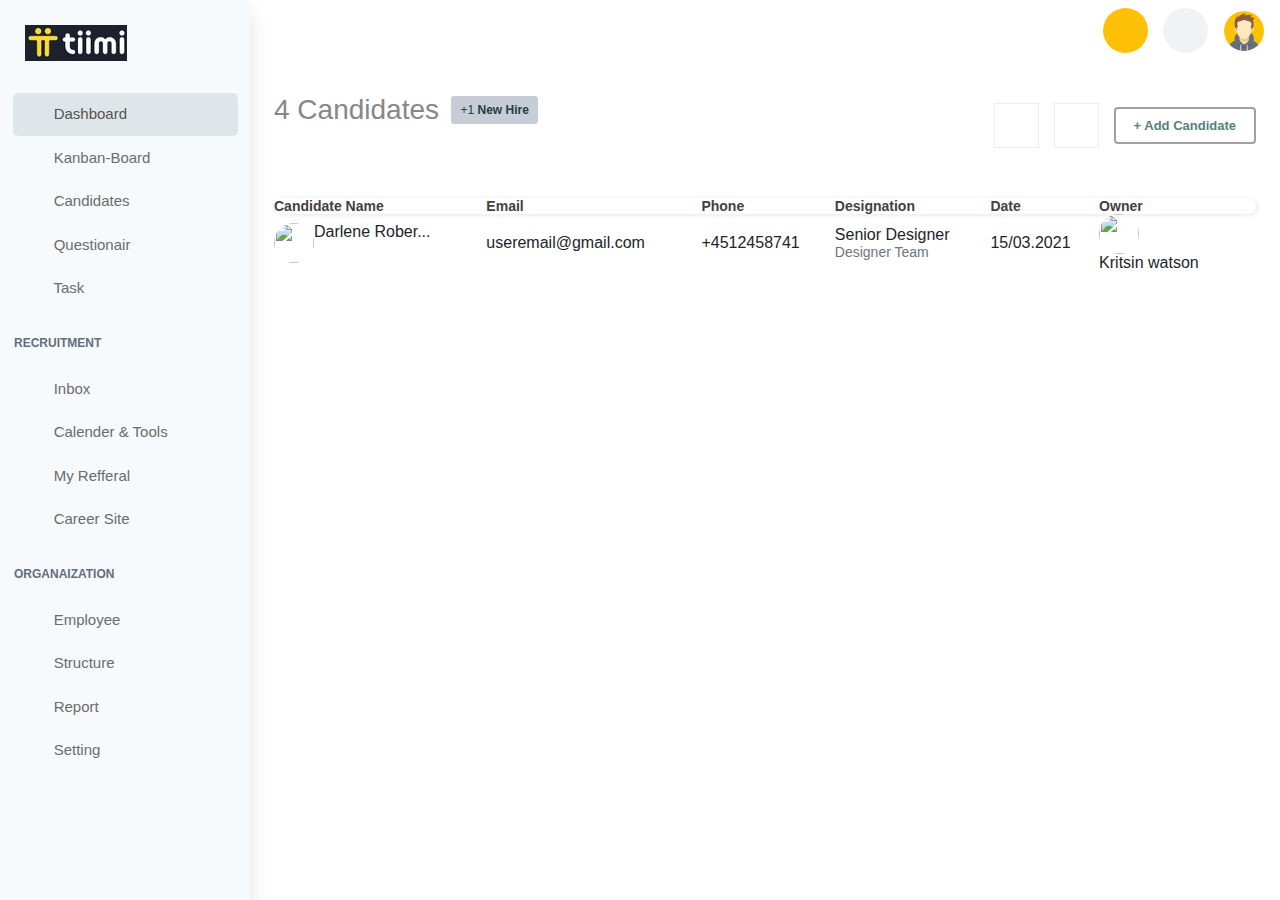
==== commit ed392882: "dsfsdf" ====
--- a/candidates.html
+++ b/candidates.html
@@ -224,12 +224,12 @@
                                     </th>
                                     <th>
                                         <div class="items">
-                                            <span class="column-title px-0">Rating</span>
+                                            <span class="column-title px-0">Email</span>
                                         </div>
                                     </th>
                                     <th>
                                         <div class="items">
-                                            <span class="column-title px-0">Stages</span>
+                                            <span class="column-title px-0">Phone</span>
                                         </div>
                                     </th>
                                     <th>
@@ -265,7 +265,8 @@
                                     </td>
                                     <td>
                                         <div class="items">
-                                            <div class="review cursor-pointer" id="reviewStatus"
+                                            useremail@gmail.com
+                                            <!-- <div class="review cursor-pointer" id="reviewStatus"
                                                 data-bs-toggle="dropdown" aria-expanded="false">
                                                 <span class="text-warning iconify" data-icon="jam:star-f"></span> <span
                                                     class="count text-black">3.0</span>
@@ -340,12 +341,13 @@
                                                         </div>
                                                     </div>
                                                 </div>
-                                            </ul>
-                                        </div>
-                                    </td>
-                                    <td>
-                                        <div class="items">
-                                            <div class="screening">
+                                            </ul> -->
+                                        </div>
+                                    </td>
+                                    <td>
+                                        <div class="items">
+                                            +4512458741
+                                            <!-- <div class="screening">
                                                 <div class="title">
                                                     <span>Screening </span>
                                                     <span class="iconify fs-4"
@@ -359,16 +361,17 @@
                                                     <div class="item"><span class="invisible">5</span></div>
                                                     <div class="item"><span class="invisible">6</span></div>
                                                 </div>
-                                            </div>
+                                            </div> -->
                                         </div>
                                     </td>
                                     <td>
                                         <div class="items designation">
-                                            <div class="user">Senior Designer
-                                            </div>
-                                            <small class="role text-muted">
-                                                Designer Team
-                                            </small>
+                                            <div class="user">
+                                                Senior Designer
+                                                <div class="  role text-muted">
+                                                    <small>Designer Team</small>
+                                                </div>
+                                            </div> 
                                         </div>
                                     </td>
                                     <td>
@@ -431,7 +434,7 @@
                 </div>
 
                 <!-- pagination start -->
-                <div class="row mt-3">
+                <!-- <div class="row mt-3">
                     <div class="col-12 ">
                         <ul class="pagination custom float-end">
                             <li class="page-item disabled">
@@ -452,7 +455,7 @@
                         </ul>
                     </div>
 
-                </div>
+                </div> -->
             </div>
         </div>
     </div>
--- a/css/app.css
+++ b/css/app.css
@@ -2386,7 +2386,8 @@
   font-weight: 600;
 }
 
-table.dataTable thead th, table.dataTable thead td {
+table.dataTable thead th,
+table.dataTable thead td {
   border-bottom: 0 !important;
 }
 
@@ -2832,14 +2833,43 @@
   overflow-x: auto;
 }
 
+.dataTables_wrapper {
+  padding-bottom: 36px;
+}
+
+.dataTables_wrapper .items {
+  -webkit-box-align: center;
+      -ms-flex-align: center;
+          align-items: center;
+  display: -webkit-box;
+  display: -ms-flexbox;
+  display: flex;
+}
+
+.dataTables_wrapper .items .username {
+  margin-left: 5px;
+}
+
+.dataTables_wrapper .dataTables_filter {
+  text-align: left !important;
+  float: right !important;
+  margin-top: 0;
+  margin-bottom: 31px;
+}
+
 @media (max-width: 768px) {
   .dataTables_wrapper .dataTables_filter {
-    margin-bottom: 25px;
     text-align: left !important;
+    float: right !important;
+    margin-top: -1.8em !important;
+    margin-bottom: 50px;
   }
   .dataTables_wrapper .dataTables_length {
-    margin-bottom: 25px;
     text-align: left !important;
+    float: left;
+  }
+  .dataTables_wrapper .example2_filter {
+    float: right !important;
   }
   .dataTables_wrapper .items {
     -ms-flex-wrap: wrap;
@@ -2857,4 +2887,23 @@
     margin-top: 5px;
   }
 }
+
+.dataTables_paginate .paginate_button.current {
+  border: 0 !important;
+  border-radius: 50% !important;
+  width: 36px !important;
+  height: 36px !important;
+  text-align: center !important;
+  font-weight: bold !important;
+  background-color: #dfe6e9 !important;
+  display: -webkit-inline-box !important;
+  display: -ms-inline-flexbox !important;
+  display: inline-flex !important;
+  -webkit-box-align: center;
+      -ms-flex-align: center;
+          align-items: center;
+  -webkit-box-pack: center;
+      -ms-flex-pack: center;
+          justify-content: center;
+}
 /*# sourceMappingURL=app.css.map */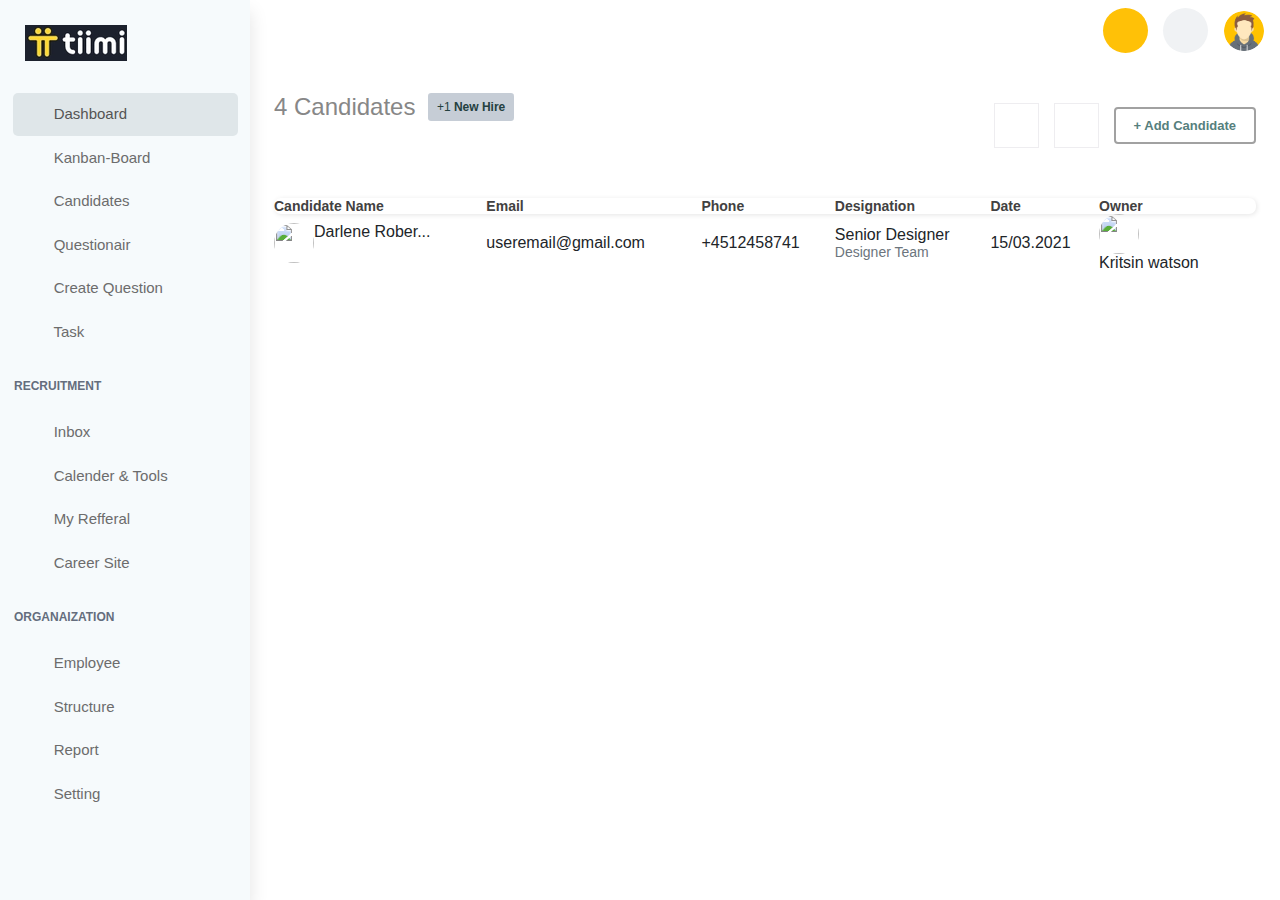
==== commit f7cdbc24: "dsfdsf" ====
--- a/candidates.html
+++ b/candidates.html
@@ -46,6 +46,12 @@
                         <a href="./questionaair.html">
                             <span class="iconify" data-icon="icomoon-free:users"></span>
                             Questionair
+                        </a>
+                    </li>
+                    <li class="nav-item">
+                        <a href="./create-question.html">
+                            <span class="iconify" data-icon="icomoon-free:users"></span>
+                            Create Question
                         </a>
                     </li>
                     <li class="nav-item">
@@ -168,7 +174,7 @@
                 <!-- top info bar -->
                 <div class="row my-4">
                     <div class="col-lg-6">
-                        <h3 class="title d-inline mb-0 align-middle me-2">4 Candidates</h3>
+                        <h4 class="title d-inline mb-0 align-middle me-2">4 Candidates</h4>
                         <button class="btn btn-sm btn-custom">+1 <strong>New Hire</strong></button>
                         <span class="cursor-pointer iconify fs-1 txt-grey align-middle ms-2"
                             onclick="alert('Action will be fired')" data-icon="bx:search"></span>
--- a/css/app.css
+++ b/css/app.css
@@ -2799,10 +2799,6 @@
   border-radius: 10px;
 }
 
-#addTask {
-  background: #e5e5e5e6 !important;
-}
-
 #addTask ::-webkit-input-placeholder {
   color: lightgrey;
 }
@@ -2834,6 +2830,7 @@
 }
 
 .dataTables_wrapper {
+  padding-top: 10px;
   padding-bottom: 36px;
 }
 
@@ -2861,7 +2858,7 @@
   .dataTables_wrapper .dataTables_filter {
     text-align: left !important;
     float: right !important;
-    margin-top: -1.8em !important;
+    margin-top: 0 !important;
     margin-bottom: 50px;
   }
   .dataTables_wrapper .dataTables_length {
@@ -2888,6 +2885,15 @@
   }
 }
 
+@media (max-width: 425px) {
+  .dataTables_wrapper .dataTables_filter {
+    margin-top: -31px !important;
+  }
+  .dataTables_wrapper .dataTables_filter input[type='search'] {
+    width: 160px;
+  }
+}
+
 .dataTables_paginate .paginate_button.current {
   border: 0 !important;
   border-radius: 50% !important;
@@ -2906,4 +2912,38 @@
       -ms-flex-pack: center;
           justify-content: center;
 }
+
+.checkmark {
+  color: #32C28C;
+}
+
+.check-box {
+  height: 15px;
+  width: 15px;
+  background-color: #8C97A1;
+  border-radius: 50%;
+  margin-right: 2px;
+  display: inline-block;
+  font-size: 11px;
+  -webkit-box-pack: center;
+      -ms-flex-pack: center;
+          justify-content: center;
+  -webkit-box-align: center;
+      -ms-flex-align: center;
+          align-items: center;
+  text-align: center;
+  color: #fff;
+}
+
+.dropdown-item.active,
+.dropdown-item:active {
+  color: #fff;
+  text-decoration: none;
+  background-color: #f0f2f4;
+}
+
+.form-control:focus {
+  -webkit-box-shadow: none;
+          box-shadow: none;
+}
 /*# sourceMappingURL=app.css.map */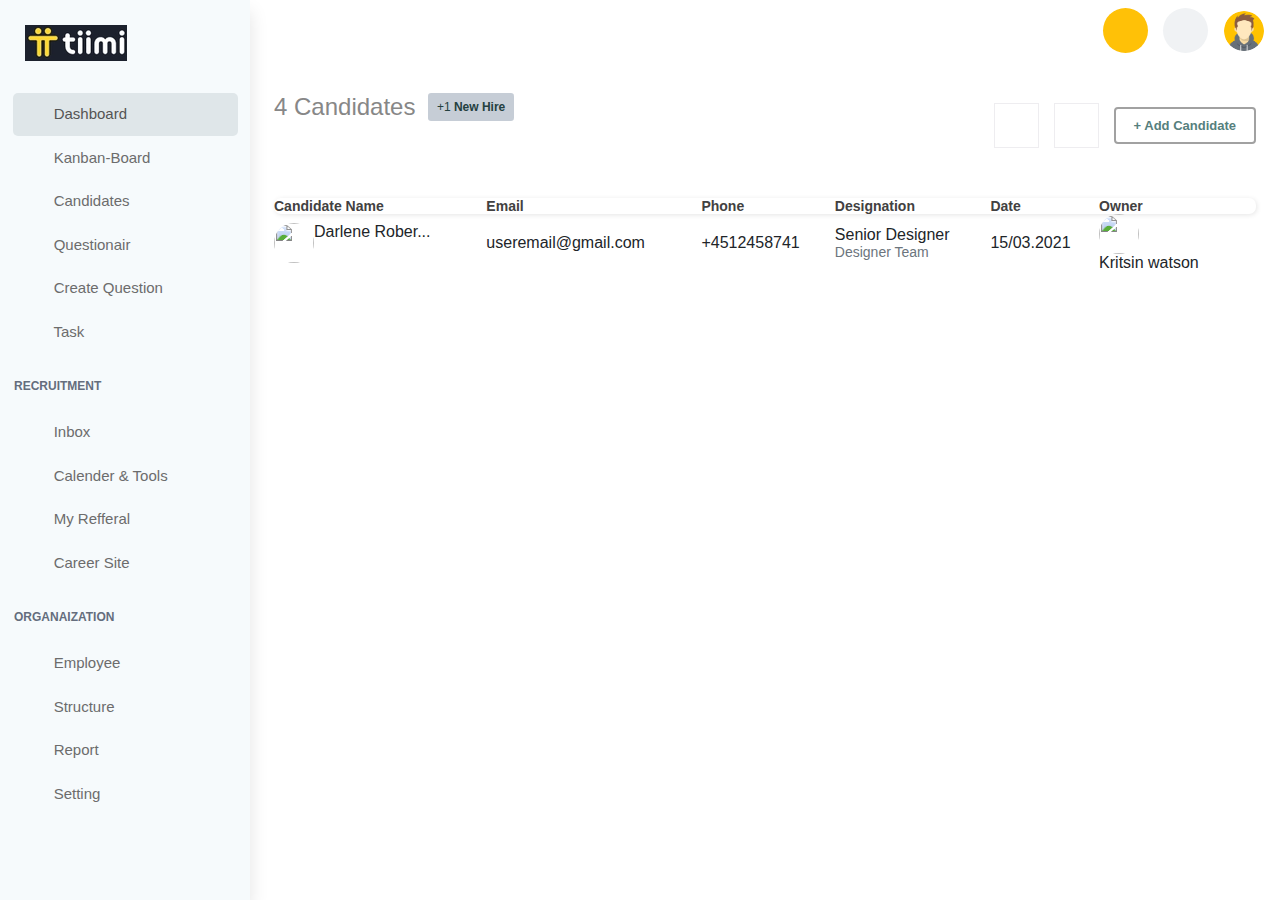
==== commit 0f57d43f: "dsf" ====
--- a/candidates.html
+++ b/candidates.html
@@ -406,34 +406,26 @@
                                             </span>
                                             <!-- dropdown items -->
                                             <ul class="dropdown-menu border-0 shadow"
-                                                aria-labelledby="dropdownMenuLink">
-                                                <li> <a class="dropdown-item" href="#">
-                                                        <span class="iconify text-muted"
-                                                            data-icon="ic:round-alternate-email"></span>
-
-                                                        <span class="text-muted ps-2">Add Option</span>
-                                                    </a>
-                                                </li>
-                                                <li> <a class="dropdown-item" href="#">
-                                                        <span class="iconify text-muted"
-                                                            data-icon="bytesize:mail"></span>
-                                                        <span class="text-muted ps-2 "> Candidate</span></a>
+                                                aria-labelledby="dropdownMenuLink"> 
+                                                <li> 
+                                                    <a class="dropdown-item" href="#">
+                                                    <span class="iconify" data-icon="clarity:note-edit-line"></span>
+                                                        <span class="text-muted ps-2 ">
+                                                             Edit 
+                                                        </span>
+                                                        </a>
                                                 </li>
                                                 <li>
                                                     <a class="dropdown-item" href="#">
                                                         <span class="iconify text-muted" data-icon="cil:trash"></span>
-
-                                                        <span class="text-muted ps-2"> Delete</span></a>
+                                                        <span class="text-muted ps-2">Delete</span>
+                                                    </a>
                                                 </li>
 
                                             </ul>
                                         </div>
-
-
                                     </td>
                                 </tr>
-
-
                             </tbody>
                         </table>
                     </div>
